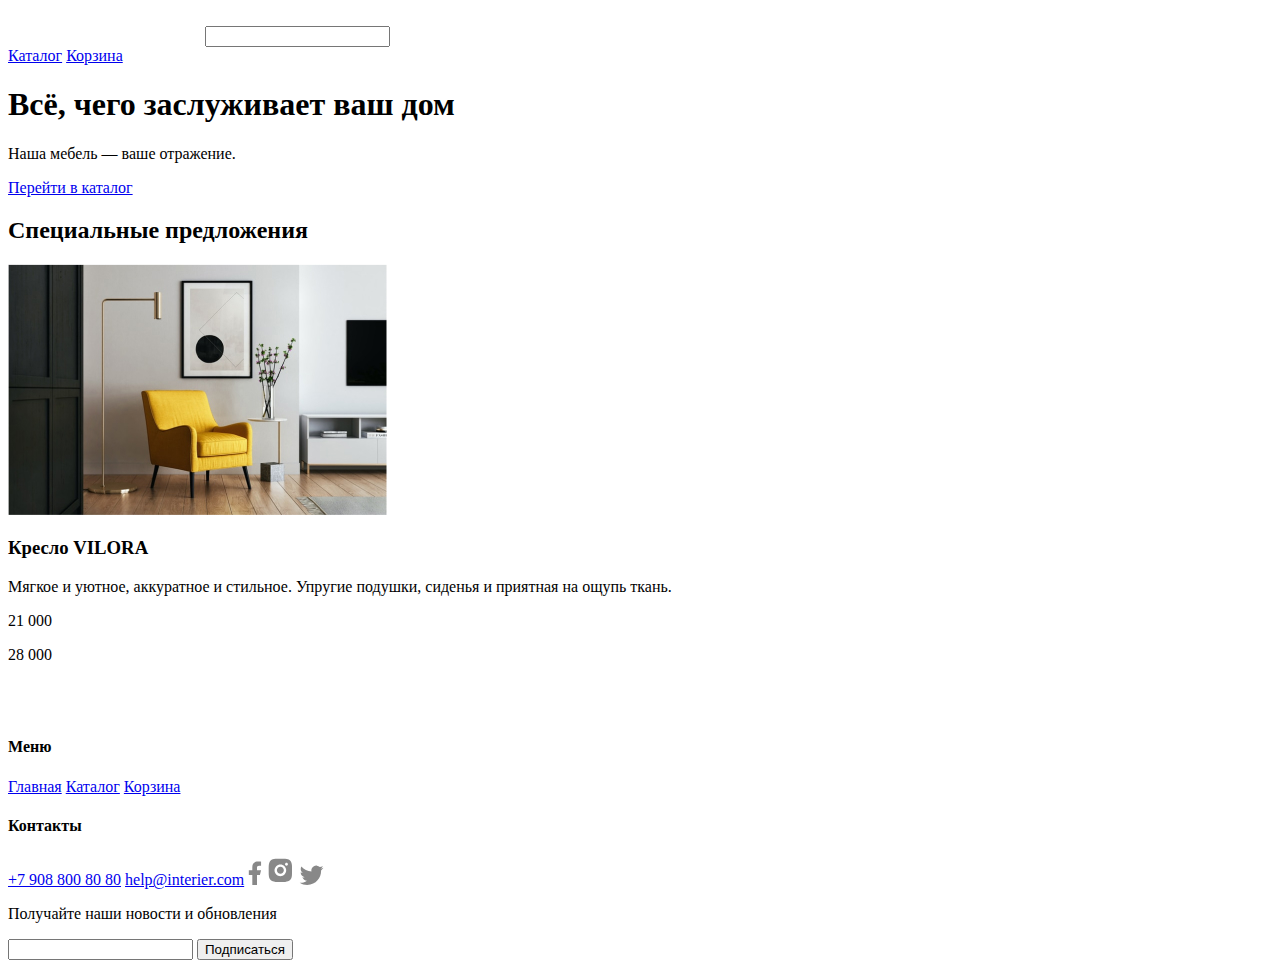
==== index.html @ 9d6b0bb4 "upd" ====
<!DOCTYPE html>
<html lang="ru">
  <head>
    <meta charset="UTF-8" />
    <meta name="viewport" content="width=device-width, initial-scale=1.0" />
    <title>Online shop</title>
  </head>
  <body>
    <header>
      <img src="img/logo.svg" alt="logo" />
      <input type="text" />
      <nav>
        <a href="#">Каталог</a>
        <a href="#">Корзина</a>
      </nav>
    </header>
    <section>
      <h1>Всё, чего заслуживает ваш дом</h1>
      <p>Наша мебель — ваше отражение.</p>
      <a href="catalog.html">Перейти в каталог</a>
    </section>
    <section>
      <h2>Специальные предложения</h2>
      <img src="img/product1.jpg" alt="" />
      <h3>Кресло VILORA</h3>
      <p>Мягкое и уютное, аккуратное и стильное. Упругие подушки, сиденья и
        приятная на ощупь ткань.</p>
      <p>21 000</p>
      <p>28 000</p>
    </section>
    <footer>
      <img src="img/logo.svg" alt="logo" />
      <h4>Меню</h4>
      <a href="#">Главная</a>
      <a href="#">Каталог</a>
      <a href="#">Корзина</a>
      <h4>Контакты</h4>
      <a href="#">+7 908 800 80 80</a>
      <a href="#">help@interier.com</a>
      <a href="#"><img src="img/facebook.svg" alt="facebook"></a>
      <a href="#"><img src="img/inst.svg" alt="inst"></a>
      <a href="#"><img src="img/twitter.svg" alt="twitter"></a>
      <form action="#">
        <p>Получайте наши новости и обновления</p>
        <input type="email">
        <button>Подписаться</button>
      </form>
    </footer>
  </body>
</html>
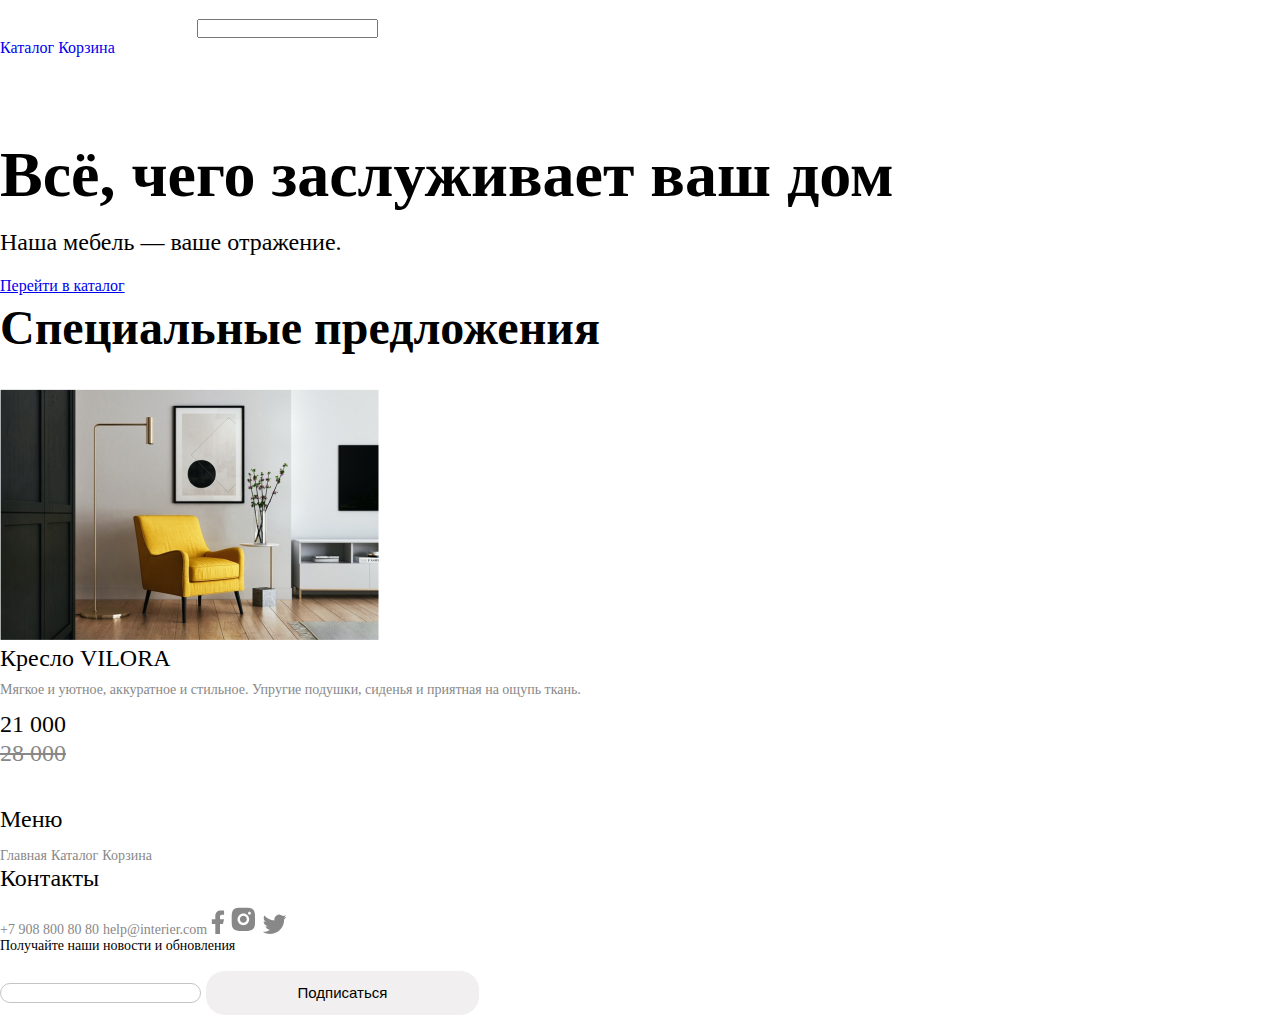
==== commit 927168ac: "added padding" ====
--- a/index.html
+++ b/index.html
@@ -3,47 +3,50 @@
   <head>
     <meta charset="UTF-8" />
     <meta name="viewport" content="width=device-width, initial-scale=1.0" />
-    <title>Online shop</title>
+    <title>Онлайн магазин</title>
+    <link rel="stylesheet" href="style.css" />
   </head>
   <body>
-    <header>
+    <header class="header">
       <img src="img/logo.svg" alt="logo" />
       <input type="text" />
       <nav>
-        <a href="#">Каталог</a>
-        <a href="#">Корзина</a>
+        <a class="nav__link" href="#">Каталог</a>
+        <a class="nav__link" href="#">Корзина</a>
       </nav>
     </header>
     <section>
-      <h1>Всё, чего заслуживает ваш дом</h1>
-      <p>Наша мебель — ваше отражение.</p>
-      <a href="catalog.html">Перейти в каталог</a>
+      <h1 class="title">Всё, чего заслуживает ваш дом</h1>
+      <p class="subtitle">Наша мебель — ваше отражение.</p>
+      <a class="link-next" href="catalog.html">Перейти в каталог</a>
     </section>
     <section>
-      <h2>Специальные предложения</h2>
+      <h2 class="special-offers">Специальные предложения</h2>
       <img src="img/product1.jpg" alt="" />
-      <h3>Кресло VILORA</h3>
-      <p>Мягкое и уютное, аккуратное и стильное. Упругие подушки, сиденья и
+      <h3 class="product-name">Кресло VILORA</h3>
+      <p class="product-description">
+        Мягкое и уютное, аккуратное и стильное. Упругие подушки, сиденья и
         приятная на ощупь ткань.</p>
-      <p>21 000</p>
-      <p>28 000</p>
+      <p class="product-price">21 000</p>
+      <p class="product-old-price">28 000</p>
     </section>
     <footer>
       <img src="img/logo.svg" alt="logo" />
-      <h4>Меню</h4>
-      <a href="#">Главная</a>
-      <a href="#">Каталог</a>
-      <a href="#">Корзина</a>
-      <h4>Контакты</h4>
-      <a href="#">+7 908 800 80 80</a>
-      <a href="#">help@interier.com</a>
-      <a href="#"><img src="img/facebook.svg" alt="facebook"></a>
-      <a href="#"><img src="img/inst.svg" alt="inst"></a>
-      <a href="#"><img src="img/twitter.svg" alt="twitter"></a>
-      <form action="#">
-        <p>Получайте наши новости и обновления</p>
-        <input type="email">
-        <button>Подписаться</button>
+      <h4 class="footer__menu">Меню</h4>
+      <a class="footer__link" href="#">Главная</a>
+      <a class="footer__link" href="#">Каталог</a>
+      <a class="footer__link" href="#">Корзина</a>
+      <h4 class="footer__contacts">Контакты</h4>
+      <a class="footer__link" href="#">+7 908 800 80 80</a>
+      <a class="footer__link" href="#">help@interier.com</a>
+      <a href="#"><img src="img/facebook.svg" alt="facebook"
+      /></a>
+      <a href="#"><img src="img/inst.svg" alt="inst" /></a>
+      <a href="#"><img src="img/twitter.svg" alt="twitter"/></a>
+      <form class="newsletter" action="#">
+        <p class="newsletter__text">Получайте наши новости и обновления</p>
+        <input class="newsletter__input" type="email" />
+        <button class="newsletter__btn-subscribe">Подписаться</button>
       </form>
     </footer>
   </body>
--- a/style.css
+++ b/style.css
@@ -0,0 +1,124 @@
+*{
+    margin: 0;
+    padding: 0;
+}
+
+.header{
+    height: 76px;
+}
+
+.nav__link {
+  font-size: 16px;
+  line-height: 20px;
+  text-decoration: none;
+}
+
+.nav__link:hover,
+.footer__link:hover{
+    text-decoration: underline;
+}
+
+.title {
+  font-weight: 600;
+  font-size: 64px;
+  line-height: 70px;
+  margin-top: 64px;
+  margin-bottom: 16px;
+}
+
+.subtitle {
+  font-size: 24px;
+  line-height: 32px;
+  padding-bottom: 16px;
+}
+
+.link-next {
+  font-size: 16px;
+  line-height: 24px;
+}
+
+.special-offers {
+  font-weight: 600;
+  font-size: 48px;
+  line-height: 59px;
+  color: #000000;
+  margin-bottom: 32px;
+}
+
+.product-name {
+  font-weight: 500;
+  font-size: 24px;
+  line-height: 29px;
+  color: #000000;
+  padding-bottom: 8px;
+}
+
+.product-description {
+  font-size: 14px;
+  line-height: 17px;
+  color: #888888;
+  padding-bottom: 12px;
+}
+
+.product-price {
+  font-weight: 500;
+  font-size: 24px;
+  line-height: 29px;
+  color: #050505;
+}
+
+.product-old-price {
+  font-weight: 500;
+  font-size: 24px;
+  line-height: 29px;
+  text-decoration-line: line-through;
+  color: #888888;
+}
+
+.footer__menu,
+.footer__contacts {
+  font-weight: 500;
+  font-size: 24px;
+  line-height: 29px;
+  color: #000000;
+  padding-bottom: 12px;
+}
+
+.footer__link {
+  font-weight: 500;
+  font-size: 14px;
+  line-height: 17px;
+  color: #888888;
+  text-decoration: none;
+}
+
+.newsletter__text {
+  font-size: 14px;
+  line-height: 16px;
+  color: #000000;
+  padding-bottom: 16px;
+}
+
+.newsletter__input {
+  background: #ffffff;
+  border: 1px solid #c4c4c4;
+  box-sizing: border-box;
+  border-radius: 20px;
+  font-style: normal;
+  font-weight: normal;
+  font-size: 15px;
+  line-height: 18px;
+  color: #c4c4c4;
+}
+
+.newsletter__btn-subscribe {
+  background: rgba(222, 215, 215, 0.41);
+  border: 1px solid #ffffff;
+  box-sizing: border-box;
+  border-radius: 20px;
+  width: 275px;
+  height: 46px;
+  font-size: 15px;
+  line-height: 18px;
+  color: #000000;
+}
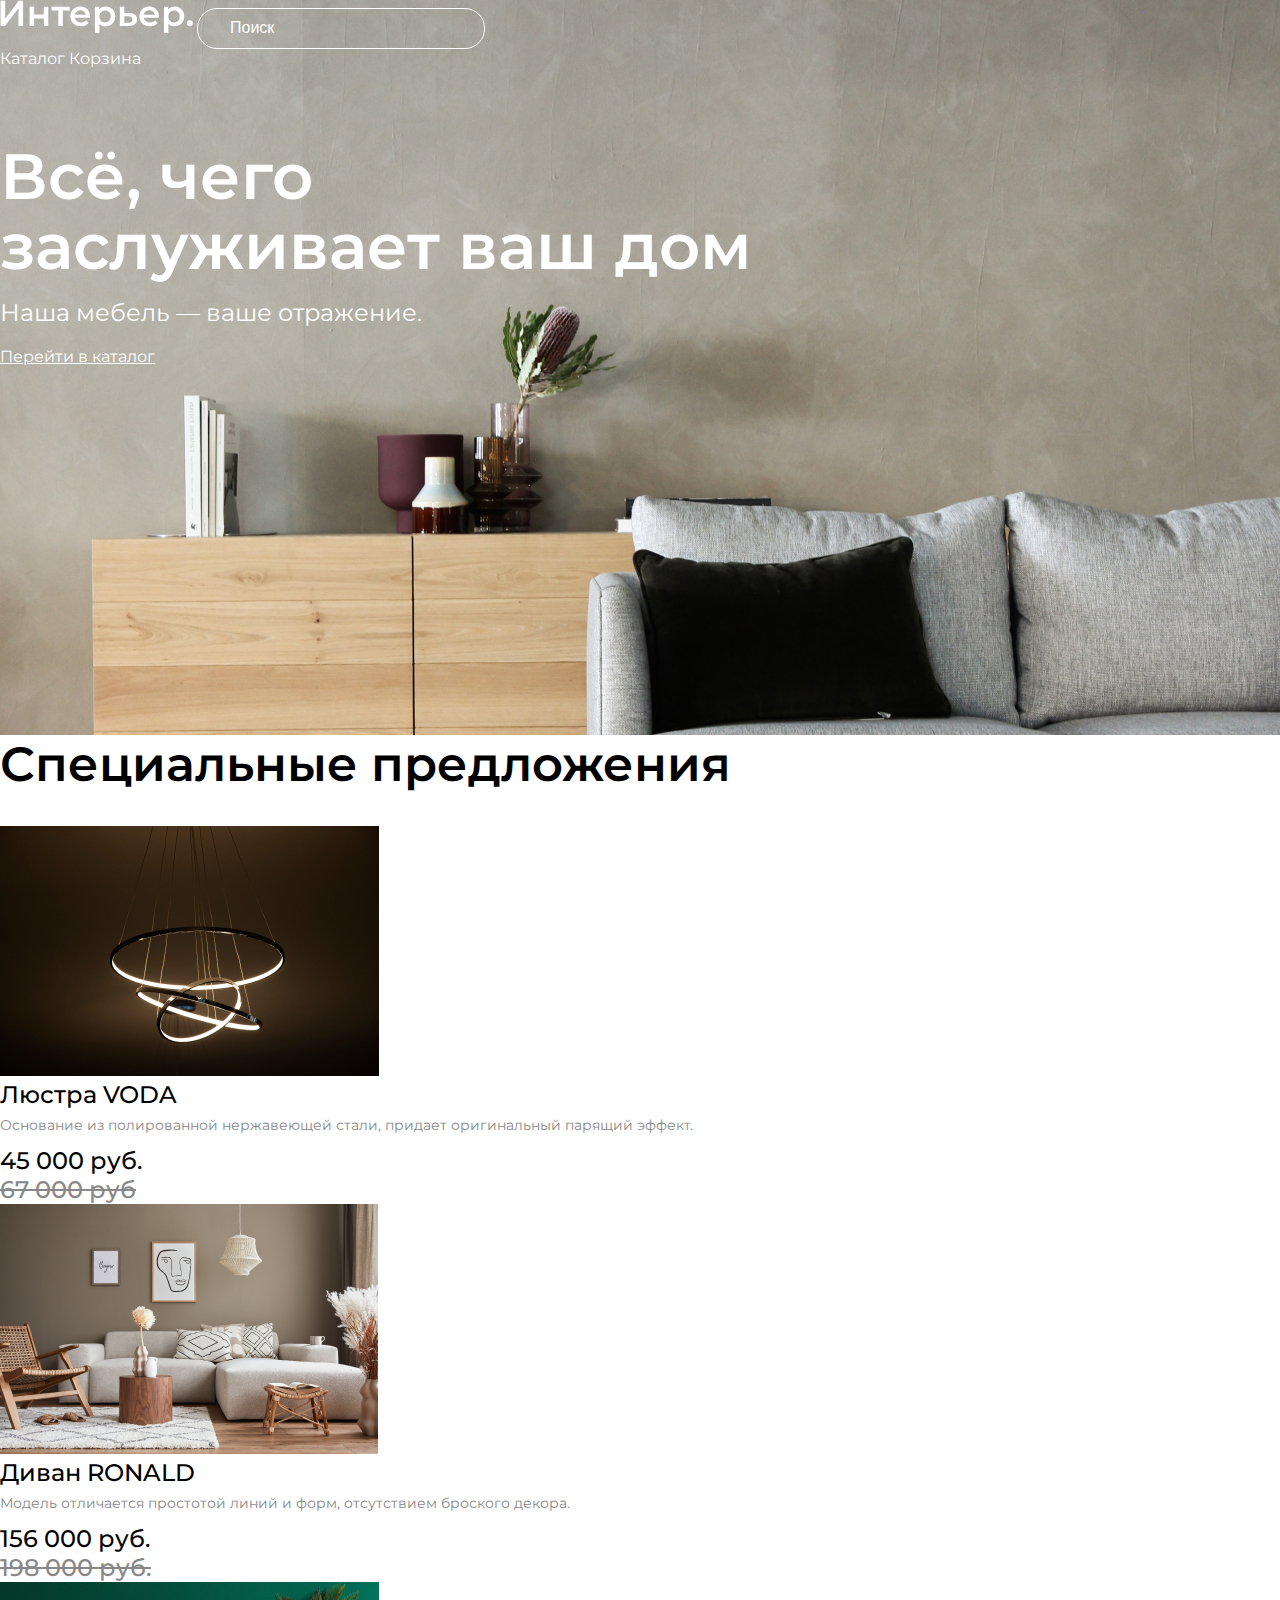
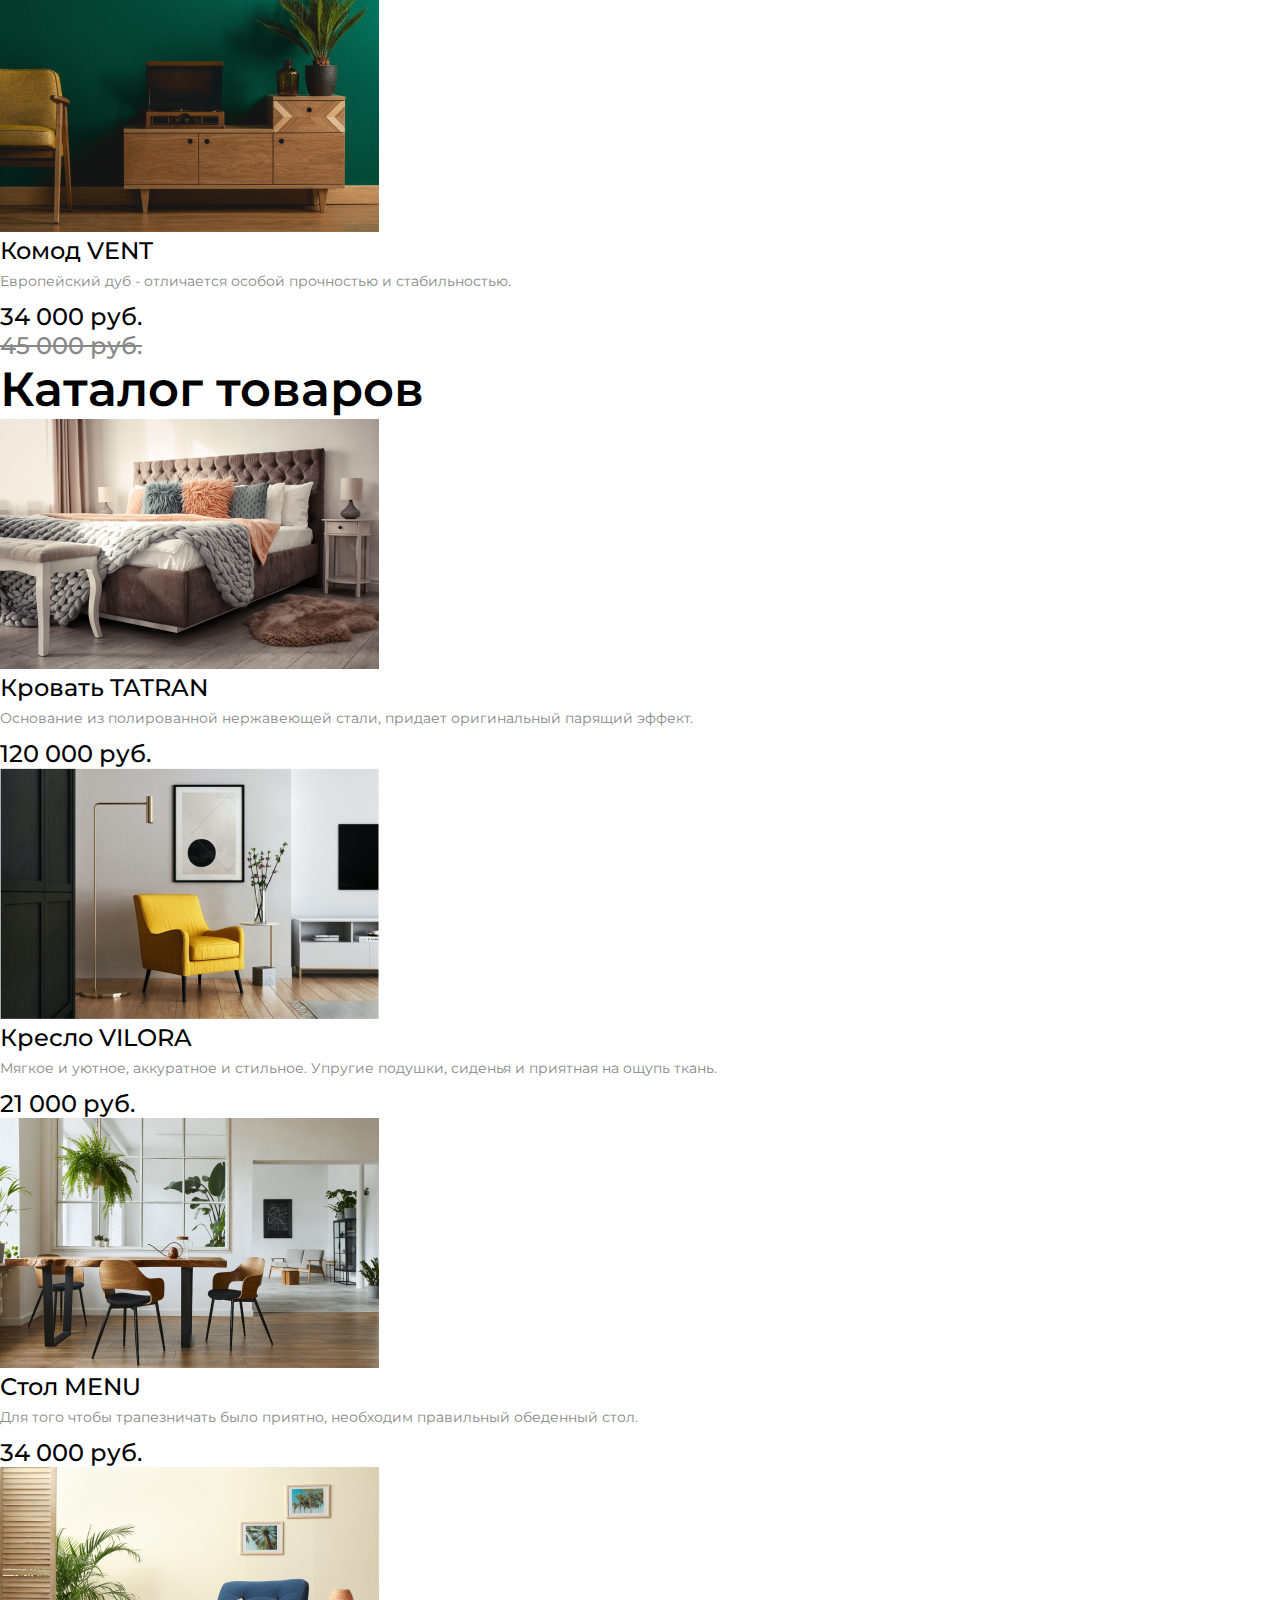
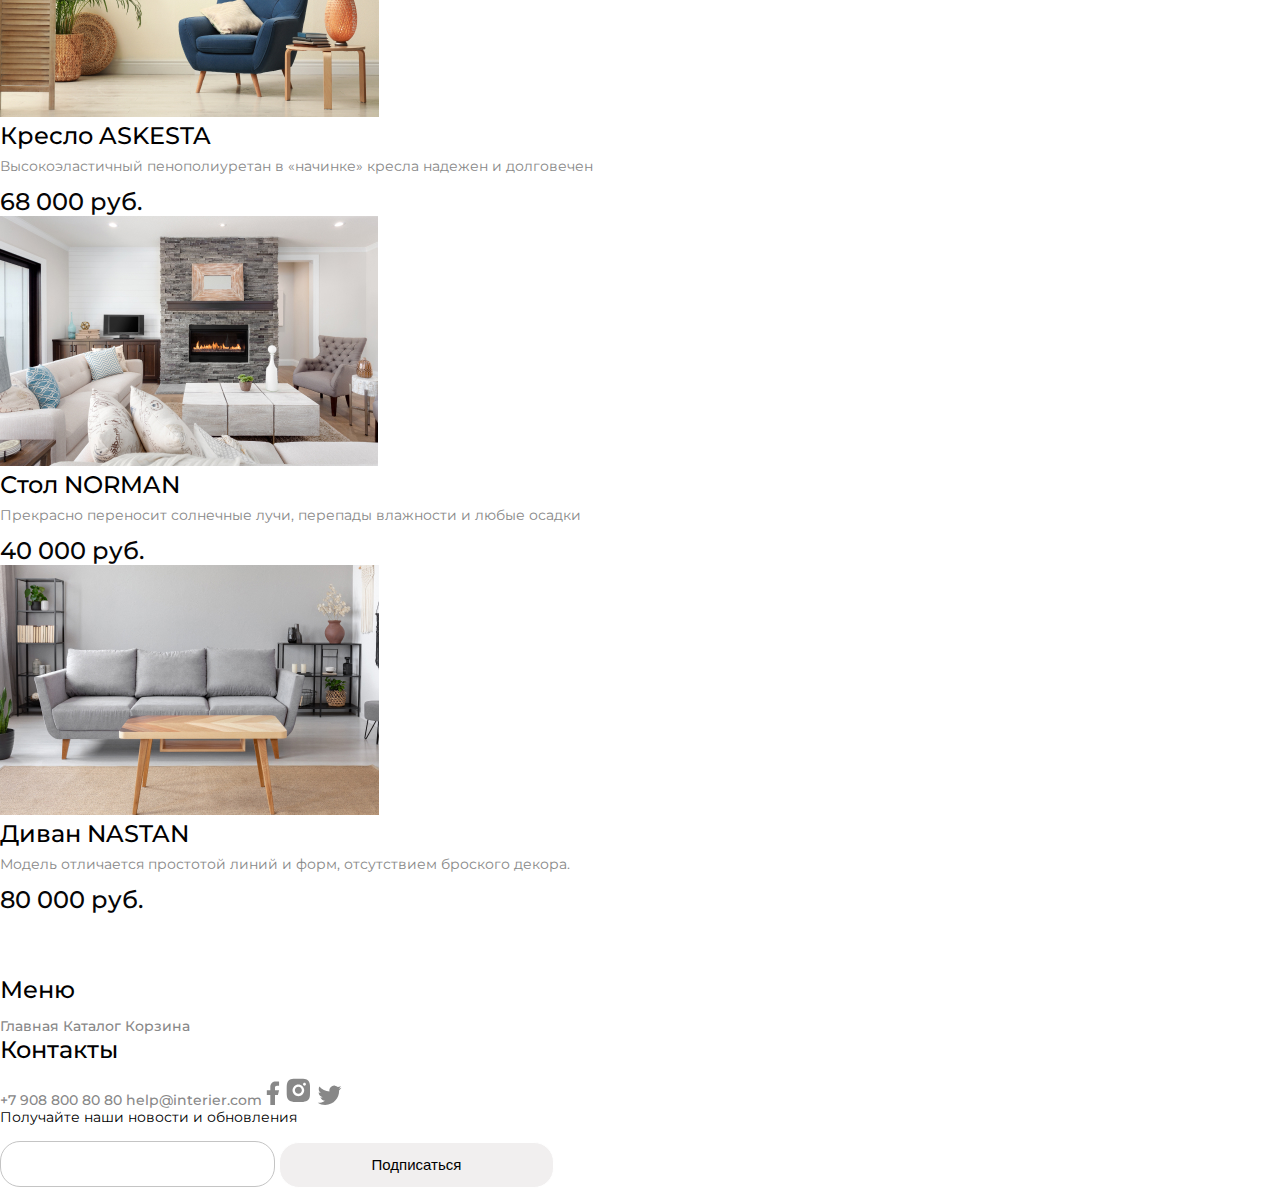
==== commit 1cd6c452: "added content" ====
--- a/index.html
+++ b/index.html
@@ -4,31 +4,113 @@
     <meta charset="UTF-8" />
     <meta name="viewport" content="width=device-width, initial-scale=1.0" />
     <title>Онлайн магазин</title>
+    <link rel="preconnect" href="https://fonts.googleapis.com" />
+    <link rel="preconnect" href="https://fonts.gstatic.com" crossorigin />
+    <link
+      href="https://fonts.googleapis.com/css2?family=Montserrat:wght@400,500,600&display=swap"
+      rel="stylesheet"
+    />
     <link rel="stylesheet" href="style.css" />
   </head>
   <body>
-    <header class="header">
-      <img src="img/logo.svg" alt="logo" />
-      <input type="text" />
-      <nav>
-        <a class="nav__link" href="#">Каталог</a>
-        <a class="nav__link" href="#">Корзина</a>
-      </nav>
-    </header>
-    <section>
-      <h1 class="title">Всё, чего заслуживает ваш дом</h1>
-      <p class="subtitle">Наша мебель — ваше отражение.</p>
+    <div class="main">
+      <header class="main__header">
+        <a class="logo" href="index.html"><img src="img/logo.svg" alt="logo" /></a>
+        <input class="header__input" type="text" placeholder="Поиск" />
+        <nav class="main__nav">
+          <a class="nav__link" href="#">Каталог</a>
+          <a class="nav__link" href="#">Корзина</a>
+        </nav>
+      </header>
+      <section class="main__content">
+        <h1 class="title">Всё, чего <br/> заслуживает ваш дом</h1>
+        <p class="subtitle">Наша мебель — ваше отражение.</p>
+        <a class="link-next" href="catalog.html">Перейти в каталог</a>
+      </section>
+    </div>
+
+    <section class="special-offers">
+      <h2 class="special-offers__title">Специальные предложения</h2>
+      <div class="special-offers__item">
+        <img src="img/product/voda.jpg" alt="Люстра VODA" />
+        <h3 class="product-name">Люстра VODA</h3>
+        <p class="product-description">
+          Основание из полированной нержавеющей стали, придает оригинальный парящий эффект.
+        </p>
+        <p class="product-price">45 000 руб.</p>
+        <p class="product-old-price">67 000 руб</p>
+      </div>
+      <div class="special-offers__item">
+        <img src="img/product/ronald.jpg" alt="Диван RONALD" />
+        <h3 class="product-name">Диван RONALD</h3>
+        <p class="product-description">
+          Модель отличается простотой линий и форм, отсутствием броского декора.
+        </p>
+        <p class="product-price">156 000 руб.</p>
+        <p class="product-old-price">198 000 руб.</p>
+      </div>
+      <div class="special-offers__item">
+        <img src="img/product/vent.jpg" alt="Комод VENT" />
+        <h3 class="product-name">Комод VENT</h3>
+        <p class="product-description">
+          Европейский дуб - отличается особой прочностью и стабильностью.
+        </p>
+        <p class="product-price">34 000 руб.</p>
+        <p class="product-old-price">45 000 руб.</p>
+      </div>
+    </section>
+    <section class="catalog">
+      <h2 class="catalog__title">Каталог товаров</h2>
+      <div class="product__item">
+        <img src="img/product/tatran.jpg" alt="Кровать TATRAN" />
+        <h3 class="product-name">Кровать TATRAN</h3>
+        <p class="product-description">
+          Основание из полированной нержавеющей стали, придает оригинальный парящий эффект.
+        </p>
+        <p class="product-price">120 000 руб.</p>
+      </div>
+      <div class="product__item">
+        <img src="img/product/vilora.jpg" alt="Кресло VILORA" />
+        <h3 class="product-name">Кресло VILORA</h3>
+        <p class="product-description">
+          Мягкое и уютное, аккуратное и стильное. Упругие подушки, сиденья и
+          приятная на ощупь ткань.
+        </p>
+        <p class="product-price">21 000 руб.</p>
+      </div>
+      <div class="product__item">
+        <img src="img/product/menu.jpg" alt="Стол MENU" />
+        <h3 class="product-name">Стол MENU</h3>
+        <p class="product-description">
+          Для того чтобы трапезничать было приятно, необходим правильный обеденный стол.
+        </p>
+        <p class="product-price">34 000 руб.</p>
+      </div>
+      <div class="product__item">
+        <img src="img/product/askesta.jpg" alt="Кресло ASKESTA" />
+        <h3 class="product-name">Кресло ASKESTA</h3>
+        <p class="product-description">
+          Высокоэластичный пенополиуретан в «начинке» кресла надежен и долговечен
+        </p>
+        <p class="product-price">68 000 руб.</p>
+      </div>
+      <div class="product__item">
+        <img src="img/product/norman.jpg" alt="Стол NORMAN" />
+        <h3 class="product-name">Стол NORMAN</h3>
+        <p class="product-description">
+          Прекрасно переносит солнечные лучи, перепады влажности и любые осадки
+        </p>
+        <p class="product-price">40 000 руб.</p>
+      </div>
+      <div class="product__item">
+        <img src="img/product/nastan.jpg" alt="Диван NASTAN" />
+        <h3 class="product-name">Диван NASTAN</h3>
+        <p class="product-description">
+          Модель отличается простотой линий и форм, отсутствием броского декора. 
+        </p>
+        <p class="product-price">80 000 руб.</p>
+      </div>
       <a class="link-next" href="catalog.html">Перейти в каталог</a>
-    </section>
-    <section>
-      <h2 class="special-offers">Специальные предложения</h2>
-      <img src="img/product1.jpg" alt="" />
-      <h3 class="product-name">Кресло VILORA</h3>
-      <p class="product-description">
-        Мягкое и уютное, аккуратное и стильное. Упругие подушки, сиденья и
-        приятная на ощупь ткань.</p>
-      <p class="product-price">21 000</p>
-      <p class="product-old-price">28 000</p>
     </section>
     <footer>
       <img src="img/logo.svg" alt="logo" />
@@ -39,10 +121,9 @@
       <h4 class="footer__contacts">Контакты</h4>
       <a class="footer__link" href="#">+7 908 800 80 80</a>
       <a class="footer__link" href="#">help@interier.com</a>
-      <a href="#"><img src="img/facebook.svg" alt="facebook"
-      /></a>
+      <a href="#"><img src="img/facebook.svg" alt="facebook" /></a>
       <a href="#"><img src="img/inst.svg" alt="inst" /></a>
-      <a href="#"><img src="img/twitter.svg" alt="twitter"/></a>
+      <a href="#"><img src="img/twitter.svg" alt="twitter" /></a>
       <form class="newsletter" action="#">
         <p class="newsletter__text">Получайте наши новости и обновления</p>
         <input class="newsletter__input" type="email" />
--- a/style.css
+++ b/style.css
@@ -3,14 +3,53 @@
     padding: 0;
 }
 
-.header{
-    height: 76px;
+body{
+  font-family: "Montserrat", sans-serif;
+}
+
+a {
+  text-decoration: none;
+}
+
+/* Main */
+
+.main{
+  height: 735px;
+  background-image: url(img/topbackg.jpg);
+  background-repeat: no-repeat;
+  background-position: center;
+  background-size: cover;
+}
+
+.main__header{
+    height: 77px;
+}
+
+.header__input{
+  width: 288px;
+  height: 41px;
+  border: 1px solid #FFFFFF;
+  border-radius: 20px;
+  background-color: transparent;
+  outline: none;
+  font-style: normal;
+  font-weight: 400;
+  font-size: 16px;
+  line-height: 20px;
+  color: #FFFFFF;
+  padding-left: 32px;
+  padding-right: 32px;
+  box-sizing: border-box;
+}
+
+.header__input::placeholder{
+  color: #FFFFFF;
 }
 
 .nav__link {
   font-size: 16px;
   line-height: 20px;
-  text-decoration: none;
+  color: #FFFFFF;
 }
 
 .nav__link:hover,
@@ -24,20 +63,27 @@
   line-height: 70px;
   margin-top: 64px;
   margin-bottom: 16px;
+  color: #FFFFFF;
+  width: 790px;
 }
 
 .subtitle {
   font-size: 24px;
   line-height: 32px;
   padding-bottom: 16px;
+  color: #FFFFFF;
 }
 
 .link-next {
   font-size: 16px;
   line-height: 24px;
+  text-decoration: underline;
+  color: #FFFFFF;
 }
 
-.special-offers {
+/* Special offers */
+
+.special-offers__title {
   font-weight: 600;
   font-size: 48px;
   line-height: 59px;
@@ -75,6 +121,17 @@
   color: #888888;
 }
 
+/* Catalog */
+
+.catalog__title{
+  font-weight: 600;
+  font-size: 48px;
+  line-height: 59px;
+  color: #000000;
+}
+
+/* Footer */
+
 .footer__menu,
 .footer__contacts {
   font-weight: 500;
@@ -106,9 +163,12 @@
   border-radius: 20px;
   font-style: normal;
   font-weight: normal;
+  height: 46px;
+  width: 275px;
   font-size: 15px;
   line-height: 18px;
   color: #c4c4c4;
+  outline: none;
 }
 
 .newsletter__btn-subscribe {
@@ -121,4 +181,5 @@
   font-size: 15px;
   line-height: 18px;
   color: #000000;
+  
 }
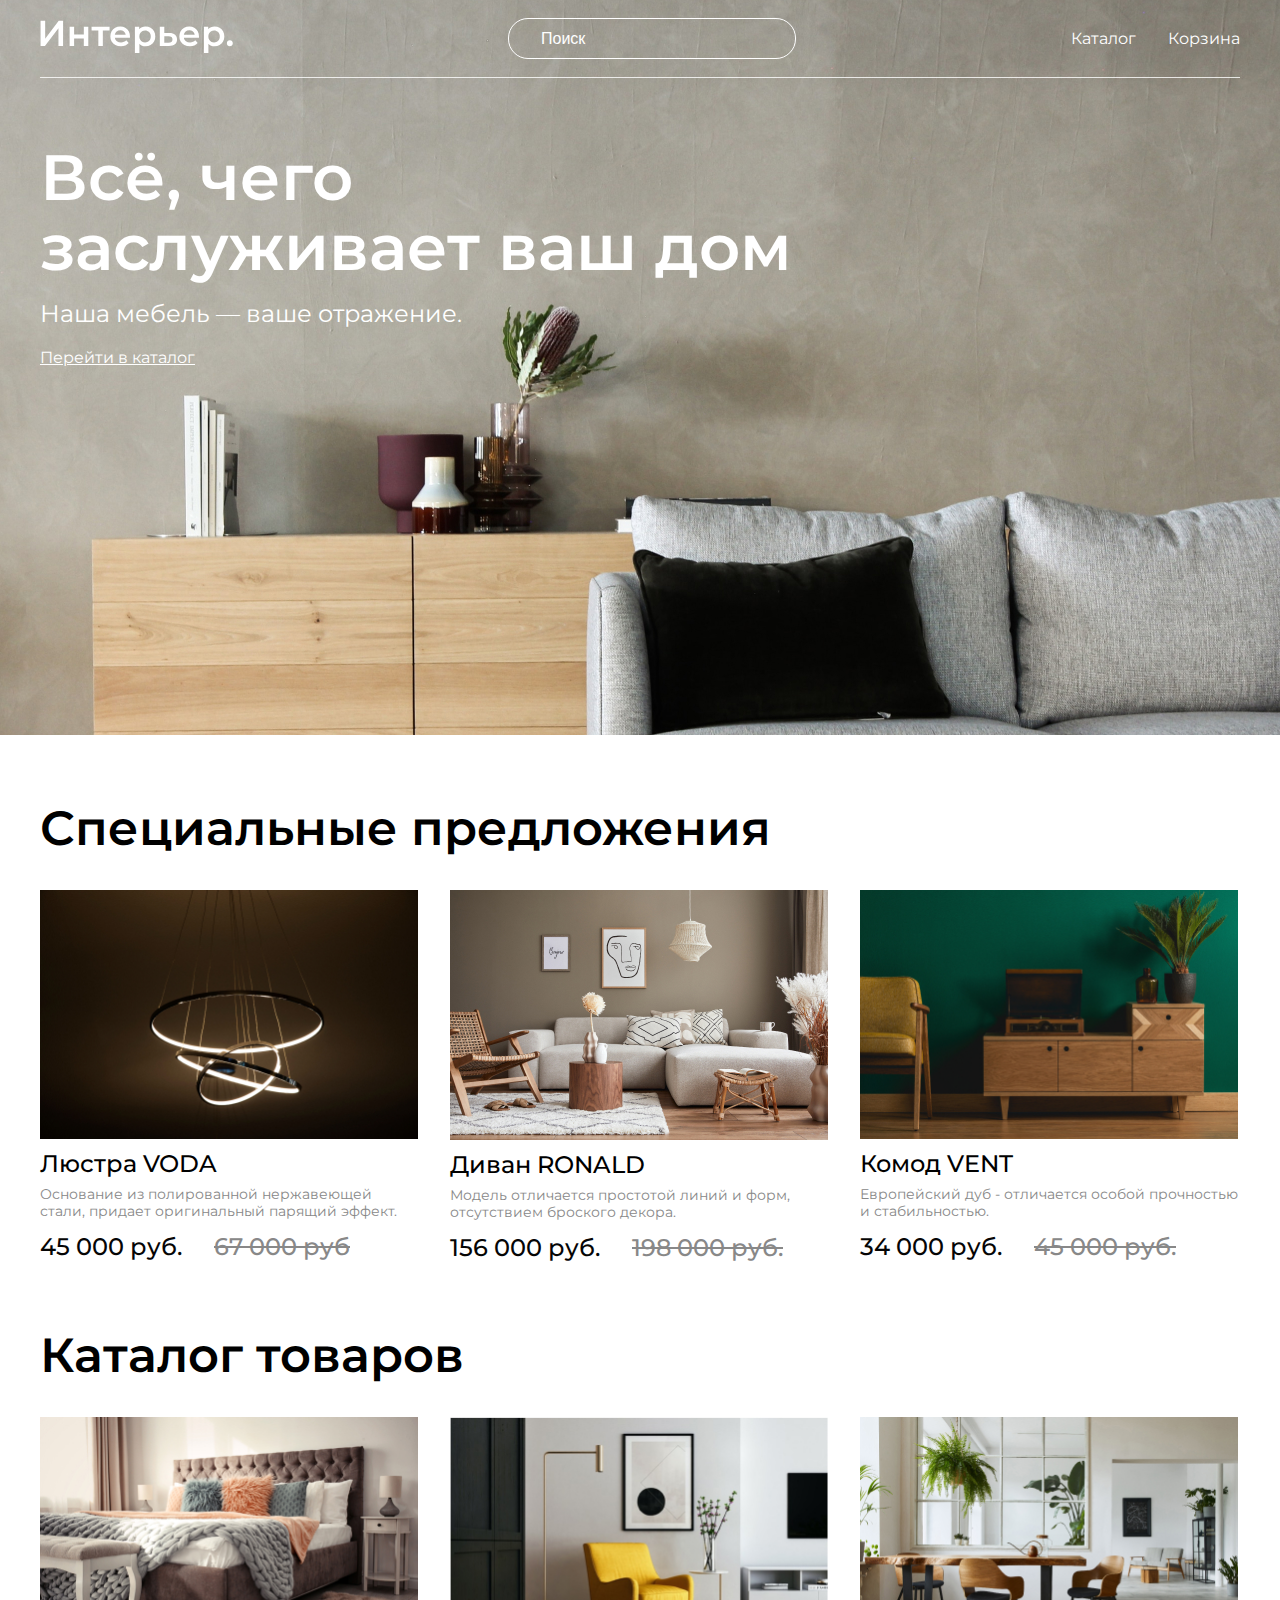
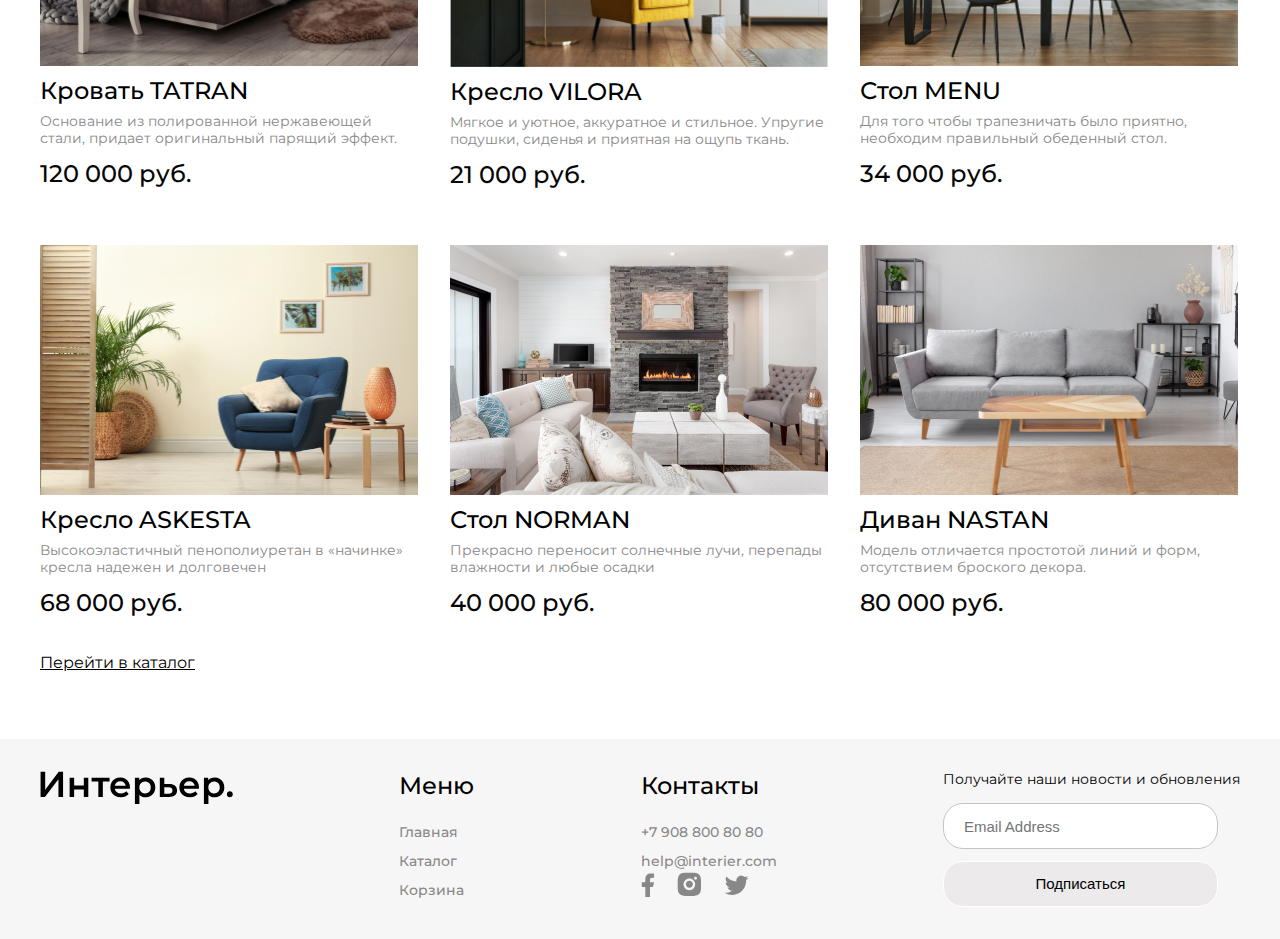
==== commit 28653b2d: "added position flexbox" ====
--- a/index.html
+++ b/index.html
@@ -13,9 +13,11 @@
     <link rel="stylesheet" href="style.css" />
   </head>
   <body>
-    <div class="main">
+    <div class="main center">
       <header class="main__header">
-        <a class="logo" href="index.html"><img src="img/logo.svg" alt="logo" /></a>
+        <a class="logo" href="index.html"
+          ><img src="img/logo.svg" alt="logo"
+        /></a>
         <input class="header__input" type="text" placeholder="Поиск" />
         <nav class="main__nav">
           <a class="nav__link" href="#">Каталог</a>
@@ -23,112 +25,181 @@
         </nav>
       </header>
       <section class="main__content">
-        <h1 class="title">Всё, чего <br/> заслуживает ваш дом</h1>
+        <h1 class="title">
+          Всё, чего <br />
+          заслуживает ваш дом
+        </h1>
         <p class="subtitle">Наша мебель — ваше отражение.</p>
         <a class="link-next" href="catalog.html">Перейти в каталог</a>
       </section>
     </div>
 
-    <section class="special-offers">
+    <section class="special-offers center">
       <h2 class="special-offers__title">Специальные предложения</h2>
-      <div class="special-offers__item">
-        <img src="img/product/voda.jpg" alt="Люстра VODA" />
-        <h3 class="product-name">Люстра VODA</h3>
-        <p class="product-description">
-          Основание из полированной нержавеющей стали, придает оригинальный парящий эффект.
-        </p>
-        <p class="product-price">45 000 руб.</p>
-        <p class="product-old-price">67 000 руб</p>
-      </div>
-      <div class="special-offers__item">
-        <img src="img/product/ronald.jpg" alt="Диван RONALD" />
-        <h3 class="product-name">Диван RONALD</h3>
-        <p class="product-description">
-          Модель отличается простотой линий и форм, отсутствием броского декора.
-        </p>
-        <p class="product-price">156 000 руб.</p>
-        <p class="product-old-price">198 000 руб.</p>
-      </div>
-      <div class="special-offers__item">
-        <img src="img/product/vent.jpg" alt="Комод VENT" />
-        <h3 class="product-name">Комод VENT</h3>
-        <p class="product-description">
-          Европейский дуб - отличается особой прочностью и стабильностью.
-        </p>
-        <p class="product-price">34 000 руб.</p>
-        <p class="product-old-price">45 000 руб.</p>
+      <div class="product__content">
+        <div class="special-offers__item">
+          <img
+            class="product__img"
+            src="img/product/voda.jpg"
+            alt="Люстра VODA"
+          />
+          <h3 class="product-name">Люстра VODA</h3>
+          <p class="product-description">
+            Основание из полированной нержавеющей стали, придает оригинальный
+            парящий эффект.
+          </p>
+          <div class="product__price-box">
+            <p class="product-price">45 000 руб.</p>
+            <p class="product-old-price">67 000 руб</p>
+          </div>
+        </div>
+        <div class="special-offers__item">
+          <img
+            class="product__img"
+            src="img/product/ronald.jpg"
+            alt="Диван RONALD"
+          />
+          <h3 class="product-name">Диван RONALD</h3>
+          <p class="product-description">
+            Модель отличается простотой линий и форм, отсутствием броского
+            декора.
+          </p>
+          <div class="product__price-box">
+            <p class="product-price">156 000 руб.</p>
+            <p class="product-old-price">198 000 руб.</p>
+          </div>
+        </div>
+        <div class="special-offers__item">
+          <img
+            class="product__img"
+            src="img/product/vent.jpg"
+            alt="Комод VENT"
+          />
+          <h3 class="product-name">Комод VENT</h3>
+          <p class="product-description">
+            Европейский дуб - отличается особой прочностью и стабильностью.
+          </p>
+          <div class="product__price-box">
+            <p class="product-price">34 000 руб.</p>
+            <p class="product-old-price">45 000 руб.</p>
+          </div>
+        </div>
       </div>
     </section>
-    <section class="catalog">
+    <section class="catalog center">
       <h2 class="catalog__title">Каталог товаров</h2>
-      <div class="product__item">
-        <img src="img/product/tatran.jpg" alt="Кровать TATRAN" />
-        <h3 class="product-name">Кровать TATRAN</h3>
-        <p class="product-description">
-          Основание из полированной нержавеющей стали, придает оригинальный парящий эффект.
-        </p>
-        <p class="product-price">120 000 руб.</p>
-      </div>
-      <div class="product__item">
-        <img src="img/product/vilora.jpg" alt="Кресло VILORA" />
-        <h3 class="product-name">Кресло VILORA</h3>
-        <p class="product-description">
-          Мягкое и уютное, аккуратное и стильное. Упругие подушки, сиденья и
-          приятная на ощупь ткань.
-        </p>
-        <p class="product-price">21 000 руб.</p>
-      </div>
-      <div class="product__item">
-        <img src="img/product/menu.jpg" alt="Стол MENU" />
-        <h3 class="product-name">Стол MENU</h3>
-        <p class="product-description">
-          Для того чтобы трапезничать было приятно, необходим правильный обеденный стол.
-        </p>
-        <p class="product-price">34 000 руб.</p>
-      </div>
-      <div class="product__item">
-        <img src="img/product/askesta.jpg" alt="Кресло ASKESTA" />
-        <h3 class="product-name">Кресло ASKESTA</h3>
-        <p class="product-description">
-          Высокоэластичный пенополиуретан в «начинке» кресла надежен и долговечен
-        </p>
-        <p class="product-price">68 000 руб.</p>
-      </div>
-      <div class="product__item">
-        <img src="img/product/norman.jpg" alt="Стол NORMAN" />
-        <h3 class="product-name">Стол NORMAN</h3>
-        <p class="product-description">
-          Прекрасно переносит солнечные лучи, перепады влажности и любые осадки
-        </p>
-        <p class="product-price">40 000 руб.</p>
-      </div>
-      <div class="product__item">
-        <img src="img/product/nastan.jpg" alt="Диван NASTAN" />
-        <h3 class="product-name">Диван NASTAN</h3>
-        <p class="product-description">
-          Модель отличается простотой линий и форм, отсутствием броского декора. 
-        </p>
-        <p class="product-price">80 000 руб.</p>
-      </div>
-      <a class="link-next" href="catalog.html">Перейти в каталог</a>
+      <div class="product__content">
+        <div class="product__item">
+          <img
+            class="product__img"
+            src="img/product/tatran.jpg"
+            alt="Кровать TATRAN"
+          />
+          <h3 class="product-name">Кровать TATRAN</h3>
+          <p class="product-description">
+            Основание из полированной нержавеющей стали, придает оригинальный
+            парящий эффект.
+          </p>
+          <p class="product-price">120 000 руб.</p>
+        </div>
+        <div class="product__item">
+          <img
+            class="product__img"
+            src="img/product/vilora.jpg"
+            alt="Кресло VILORA"
+          />
+          <h3 class="product-name">Кресло VILORA</h3>
+          <p class="product-description">
+            Мягкое и уютное, аккуратное и стильное. Упругие подушки, сиденья и
+            приятная на ощупь ткань.
+          </p>
+          <p class="product-price">21 000 руб.</p>
+        </div>
+        <div class="product__item">
+          <img
+            class="product__img"
+            src="img/product/menu.jpg"
+            alt="Стол MENU"
+          />
+          <h3 class="product-name">Стол MENU</h3>
+          <p class="product-description">
+            Для того чтобы трапезничать было приятно, необходим правильный
+            обеденный стол.
+          </p>
+          <p class="product-price">34 000 руб.</p>
+        </div>
+        <div class="product__item">
+          <img
+            class="product__img"
+            src="img/product/askesta.jpg"
+            alt="Кресло ASKESTA"
+          />
+          <h3 class="product-name">Кресло ASKESTA</h3>
+          <p class="product-description">
+            Высокоэластичный пенополиуретан в «начинке» кресла надежен и
+            долговечен
+          </p>
+          <p class="product-price">68 000 руб.</p>
+        </div>
+        <div class="product__item">
+          <img
+            class="product__img"
+            src="img/product/norman.jpg"
+            alt="Стол NORMAN"
+          />
+          <h3 class="product-name">Стол NORMAN</h3>
+          <p class="product-description">
+            Прекрасно переносит солнечные лучи, перепады влажности и любые
+            осадки
+          </p>
+          <p class="product-price">40 000 руб.</p>
+        </div>
+        <div class="product__item">
+          <img
+            class="product__img"
+            src="img/product/nastan.jpg"
+            alt="Диван NASTAN"
+          />
+          <h3 class="product-name">Диван NASTAN</h3>
+          <p class="product-description">
+            Модель отличается простотой линий и форм, отсутствием броского
+            декора.
+          </p>
+          <p class="product-price">80 000 руб.</p>
+        </div>
+      </div>
+      <div class="catalog__link-box">
+        <a class="catalog__link-next" href="catalog.html">Перейти в каталог</a>
+      </div>
     </section>
-    <footer>
-      <img src="img/logo.svg" alt="logo" />
-      <h4 class="footer__menu">Меню</h4>
+    <footer class="footer__content center">
+      <div>
+        <a href="index.html"><img src="img/logo.footer.svg" alt="logo" /></a>
+      </div>
+      <div class="footer__menu">
+        <h4 class="footer__title__menu">Меню</h4>
       <a class="footer__link" href="#">Главная</a>
       <a class="footer__link" href="#">Каталог</a>
       <a class="footer__link" href="#">Корзина</a>
-      <h4 class="footer__contacts">Контакты</h4>
-      <a class="footer__link" href="#">+7 908 800 80 80</a>
-      <a class="footer__link" href="#">help@interier.com</a>
-      <a href="#"><img src="img/facebook.svg" alt="facebook" /></a>
-      <a href="#"><img src="img/inst.svg" alt="inst" /></a>
-      <a href="#"><img src="img/twitter.svg" alt="twitter" /></a>
-      <form class="newsletter" action="#">
-        <p class="newsletter__text">Получайте наши новости и обновления</p>
-        <input class="newsletter__input" type="email" />
-        <button class="newsletter__btn-subscribe">Подписаться</button>
-      </form>
+      </div>
+      <div class="footer__contacts">
+        <h4 class="footer__title__contacts">Контакты</h4>
+        <a class="footer__link" href="#">+7 908 800 80 80</a>
+        <a class="footer__link" href="#">help@interier.com</a>
+        <div class="footer__icons">
+          <a href="#"><img src="img/facebook.svg" alt="facebook" /></a>
+          <a href="#"><img src="img/inst.svg" alt="inst" /></a>
+          <a href="#"><img src="img/twitter.svg" alt="twitter" /></a>
+        </div>
+      </div>
+      <div class="footer__form">
+        <form class="newsletter" action="#">
+          <p class="newsletter__text">Получайте наши новости и обновления</p>
+          <input class="newsletter__input" type="email" placeholder="Email Address"/>
+          <button class="newsletter__btn-subscribe">Подписаться</button>
+        </form>
+      </div>
+      
     </footer>
   </body>
 </html>
--- a/style.css
+++ b/style.css
@@ -1,9 +1,9 @@
-*{
-    margin: 0;
-    padding: 0;
-}
-
-body{
+* {
+  margin: 0;
+  padding: 0;
+}
+
+body {
   font-family: "Montserrat", sans-serif;
 }
 
@@ -11,9 +11,14 @@
   text-decoration: none;
 }
 
+.center {
+  padding-left: calc(50% - 600px);
+  padding-right: calc(50% - 600px);
+}
+
 /* Main */
 
-.main{
+.main {
   height: 735px;
   background-image: url(img/topbackg.jpg);
   background-repeat: no-repeat;
@@ -21,14 +26,18 @@
   background-size: cover;
 }
 
-.main__header{
-    height: 77px;
-}
-
-.header__input{
+.main__header {
+  height: 77px;
+  display: flex;
+  justify-content: space-between;
+  align-items: center;
+  border-bottom: 0.5px solid rgba(255, 255, 255, 0.8);
+}
+
+.header__input {
   width: 288px;
   height: 41px;
-  border: 1px solid #FFFFFF;
+  border: 1px solid #ffffff;
   border-radius: 20px;
   background-color: transparent;
   outline: none;
@@ -36,25 +45,30 @@
   font-weight: 400;
   font-size: 16px;
   line-height: 20px;
-  color: #FFFFFF;
+  color: #ffffff;
   padding-left: 32px;
   padding-right: 32px;
   box-sizing: border-box;
 }
 
-.header__input::placeholder{
-  color: #FFFFFF;
+.header__input::placeholder {
+  color: #ffffff;
+}
+
+.main__nav {
+  display: flex;
+  gap: 32px;
 }
 
 .nav__link {
   font-size: 16px;
   line-height: 20px;
-  color: #FFFFFF;
+  color: #ffffff;
 }
 
 .nav__link:hover,
-.footer__link:hover{
-    text-decoration: underline;
+.footer__link:hover {
+  text-decoration: underline;
 }
 
 .title {
@@ -63,7 +77,7 @@
   line-height: 70px;
   margin-top: 64px;
   margin-bottom: 16px;
-  color: #FFFFFF;
+  color: #ffffff;
   width: 790px;
 }
 
@@ -71,14 +85,14 @@
   font-size: 24px;
   line-height: 32px;
   padding-bottom: 16px;
-  color: #FFFFFF;
+  color: #ffffff;
 }
 
 .link-next {
   font-size: 16px;
   line-height: 24px;
   text-decoration: underline;
-  color: #FFFFFF;
+  color: #ffffff;
 }
 
 /* Special offers */
@@ -88,7 +102,25 @@
   font-size: 48px;
   line-height: 59px;
   color: #000000;
-  margin-bottom: 32px;
+  padding-top: 64px;
+}
+
+.product__content {
+  margin-top: 32px;
+  display: flex;
+  column-gap: 32px;
+  row-gap: 56px;
+  flex-wrap: wrap;
+}
+
+.special-offers__item {
+  width: 378px;
+  display: flex;
+  flex-direction: column;
+}
+
+.product__img {
+  width: 100%;
 }
 
 .product-name {
@@ -97,6 +129,7 @@
   line-height: 29px;
   color: #000000;
   padding-bottom: 8px;
+  margin-top: 10px;
 }
 
 .product-description {
@@ -106,6 +139,11 @@
   padding-bottom: 12px;
 }
 
+.product__price-box {
+  display: flex;
+  gap: 32px;
+}
+
 .product-price {
   font-weight: 500;
   font-size: 24px;
@@ -123,17 +161,55 @@
 
 /* Catalog */
 
-.catalog__title{
+.catalog {
+  padding-top: 64px;
+}
+
+.catalog__title {
   font-weight: 600;
   font-size: 48px;
   line-height: 59px;
   color: #000000;
 }
 
+.product__item {
+  width: 378px;
+  display: flex;
+  flex-direction: column;
+}
+
+.catalog__link-box{
+  margin-top: 34px;
+  margin-bottom: 64px;
+}
+
+.catalog__link-next {
+  font-size: 16px;
+  line-height: 24px;
+  text-decoration: underline;
+  color: #000;
+}
+
 /* Footer */
 
+.footer__content{
+  background: #F7F6F6;
+  display: flex;
+  justify-content: space-between;
+  flex-wrap: wrap;
+  padding-top: 32px;
+  padding-bottom: 32px;
+}
+
 .footer__menu,
-.footer__contacts {
+.footer__contacts,
+.newsletter{
+  display: flex;
+  flex-direction: column;
+}
+
+.footer__title__menu,
+.footer__title__contacts {
   font-weight: 500;
   font-size: 24px;
   line-height: 29px;
@@ -147,6 +223,13 @@
   line-height: 17px;
   color: #888888;
   text-decoration: none;
+  padding-top: 12px;
+}
+
+.footer__icons{
+  display: flex;
+  gap: 20px;
+  align-items: center;
 }
 
 .newsletter__text {
@@ -169,6 +252,8 @@
   line-height: 18px;
   color: #c4c4c4;
   outline: none;
+  margin-bottom: 12px;
+  padding-left: 20px;
 }
 
 .newsletter__btn-subscribe {
@@ -181,5 +266,4 @@
   font-size: 15px;
   line-height: 18px;
   color: #000000;
-  
-}
+}
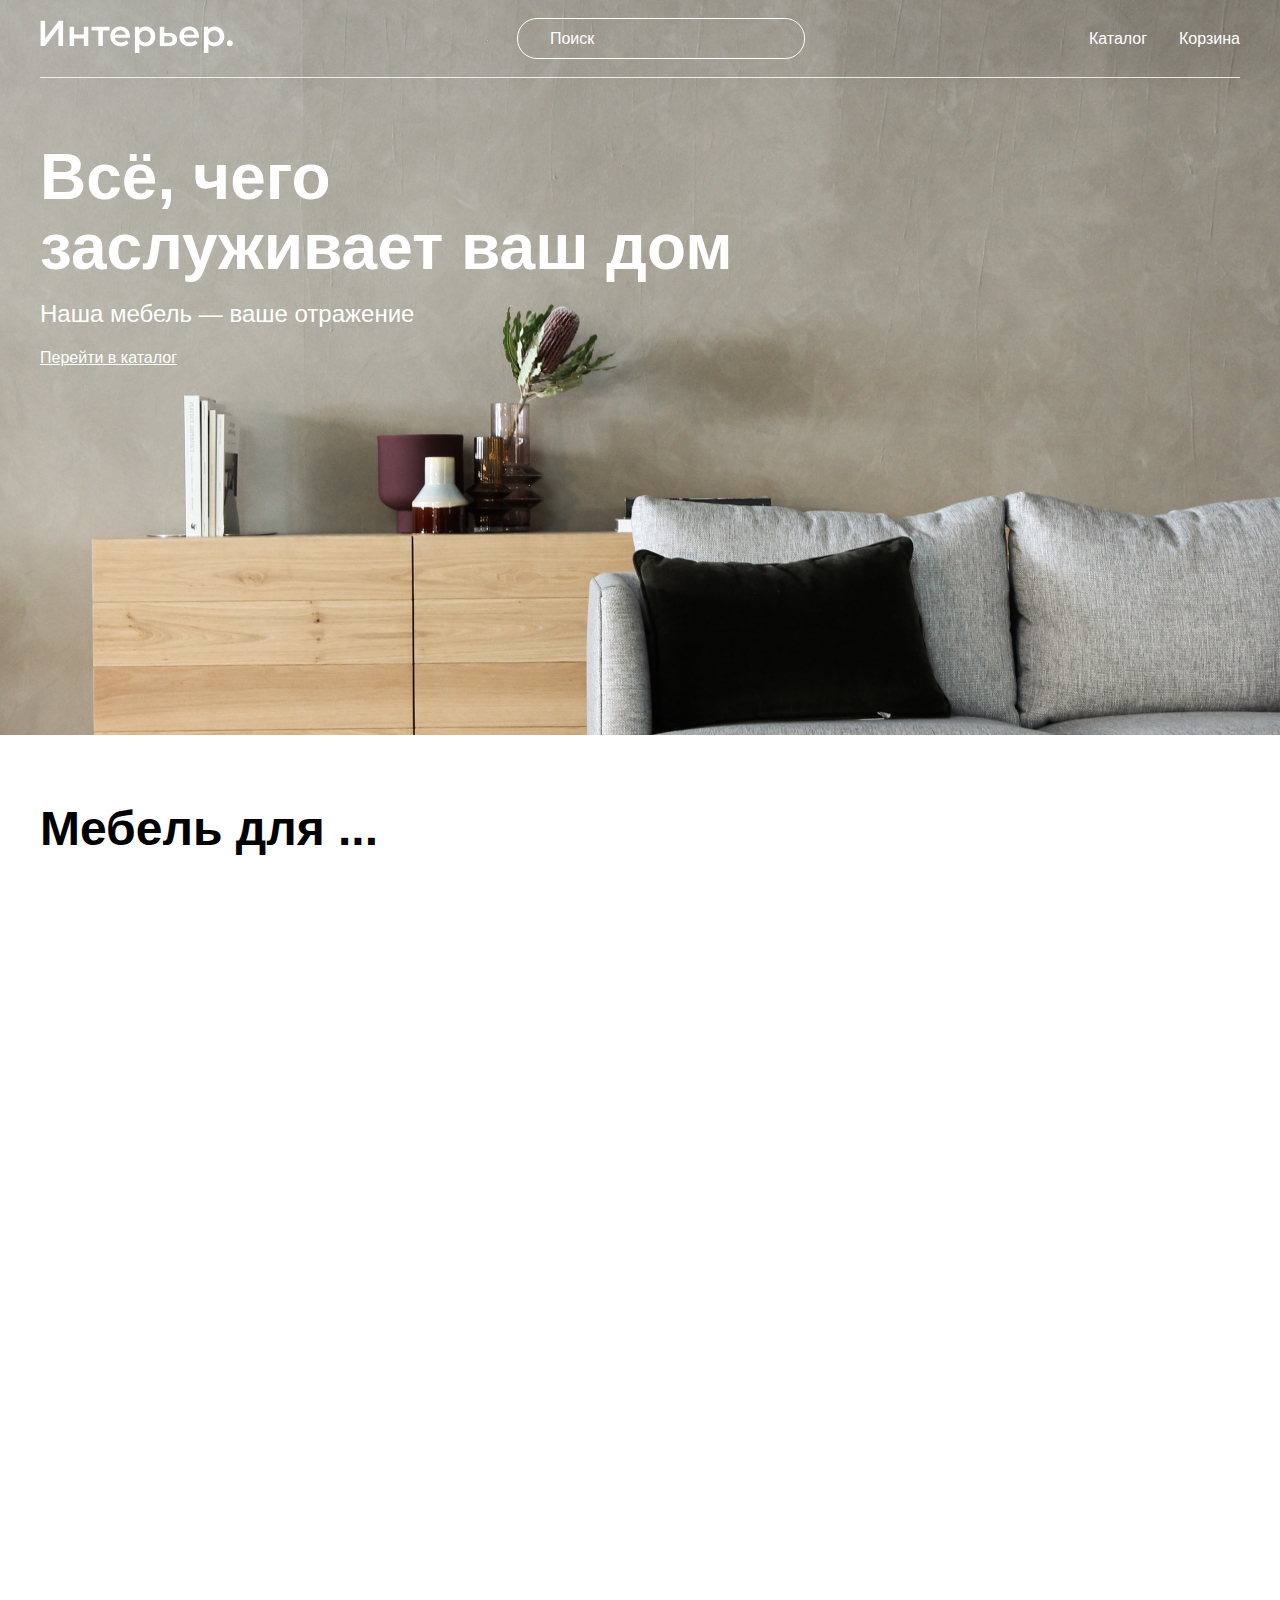
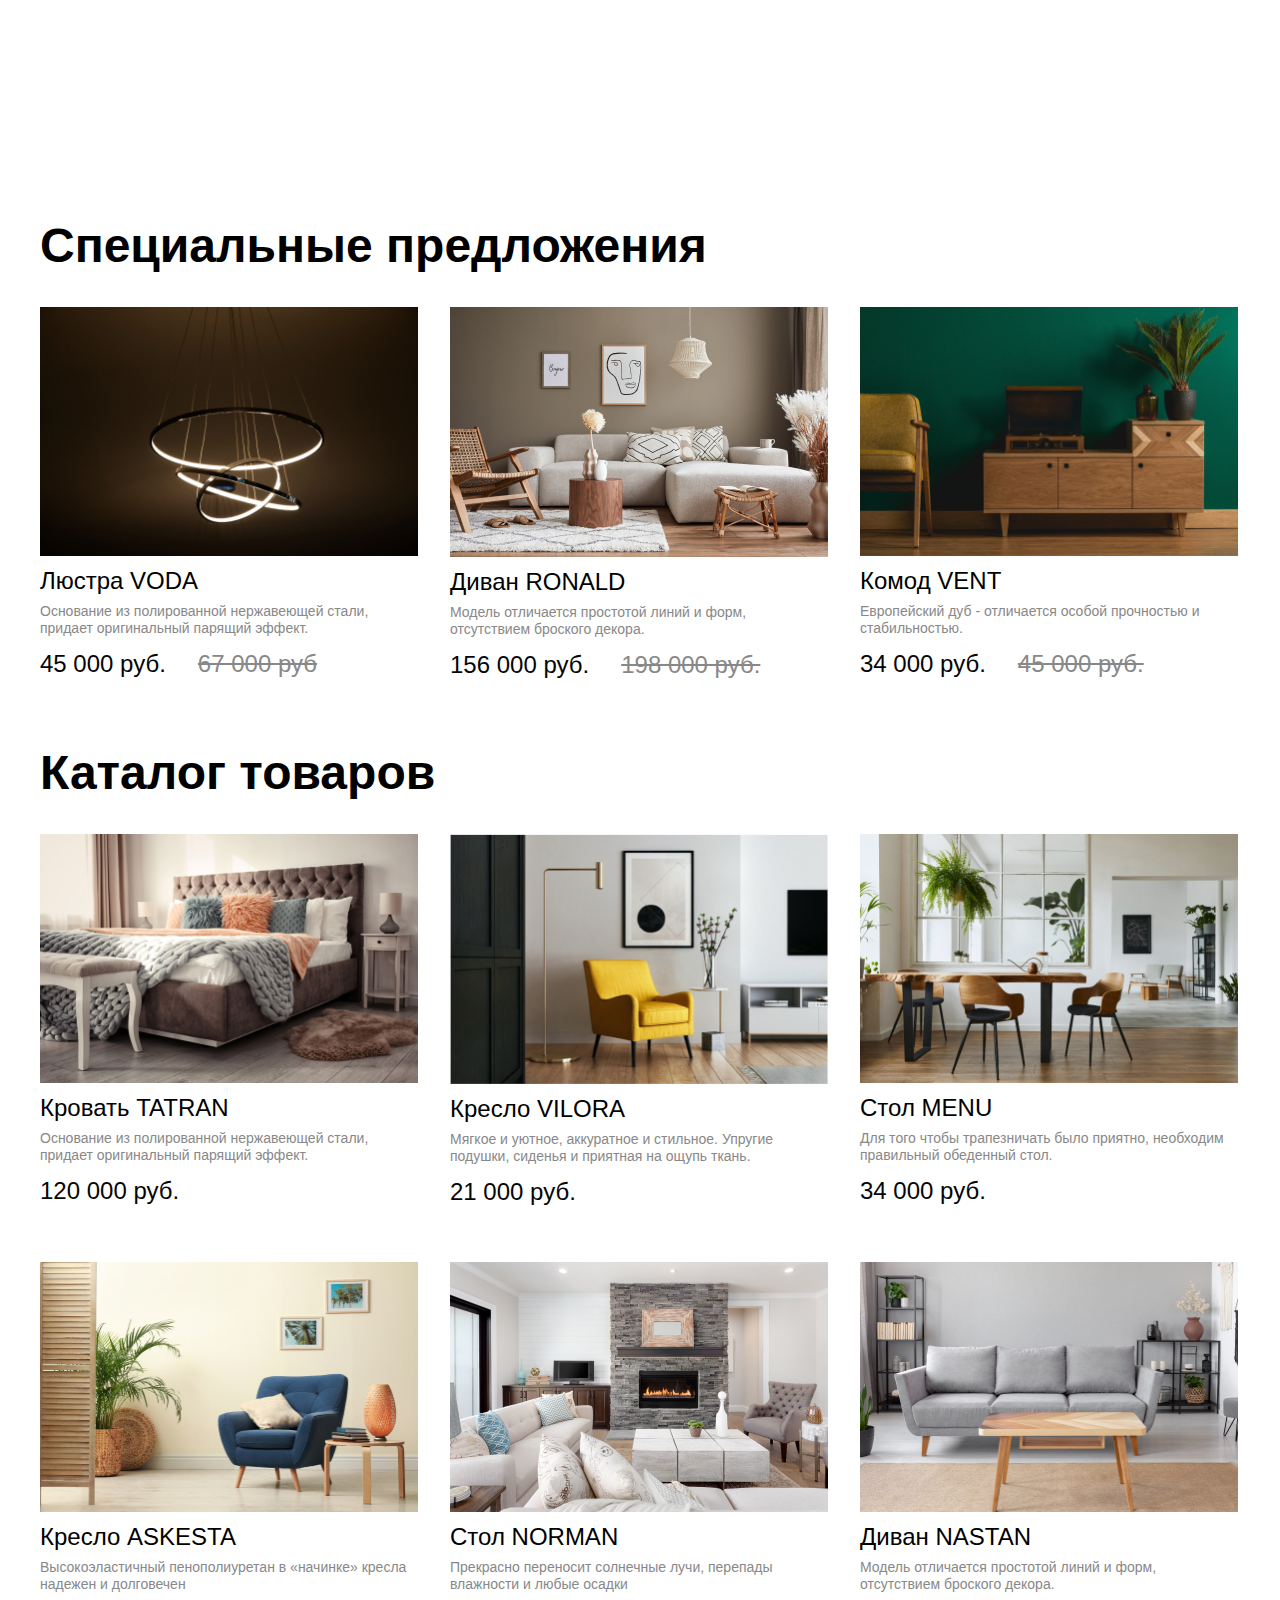
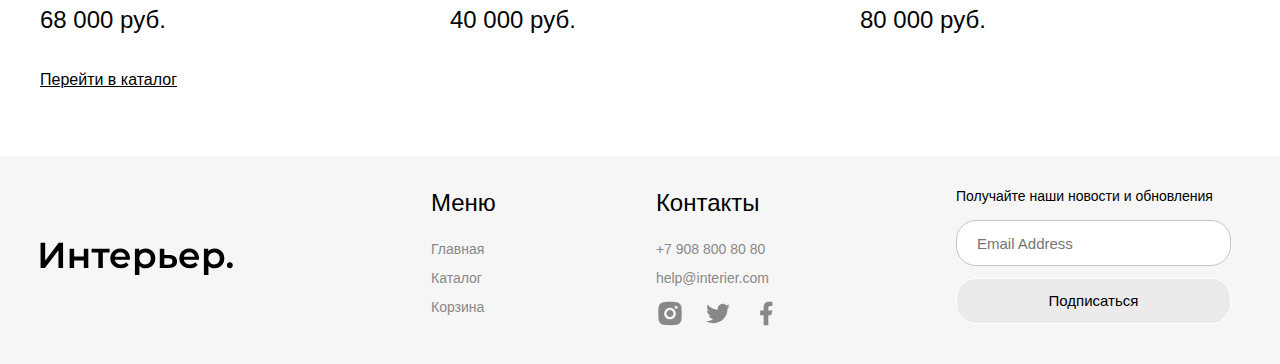
==== commit 7c856483: "adaptive mobile v" ====
--- a/index.html
+++ b/index.html
@@ -15,27 +15,65 @@
   <body>
     <div class="main center">
       <header class="main__header">
-        <a class="logo" href="index.html"
-          ><img src="img/logo.svg" alt="logo"
+        <a href="index.html"
+          ><img class="main__logo" src="img/logo.svg" alt="logo"
         /></a>
         <input class="header__input" type="text" placeholder="Поиск" />
         <nav class="main__nav">
-          <a class="nav__link" href="#">Каталог</a>
-          <a class="nav__link" href="#">Корзина</a>
+          <a class="nav__link" href="catalog.html">Каталог</a>
+          <a class="nav__link" href="cart.html">Корзина</a>
         </nav>
+        <div class="main__menu-mob">
+          <a href="#"><svg width="20" height="19" viewBox="0 0 20 19" fill="none" xmlns="http://www.w3.org/2000/svg">
+            <g clip-path="url(#clip0_310_614)">
+            <path d="M5.7515 2.99141C4.59282 4.14838 3.91891 5.70363 3.86709 7.34023C3.81528 8.97682 4.38946 10.5716 5.47264 11.7995C6.55581 13.0275 8.06645 13.7962 9.69672 13.9491C11.2973 14.0991 12.8949 13.6444 14.1757 12.6766L17.5069 16.0085L17.5069 16.0085C17.5897 16.0914 17.6881 16.1571 17.7963 16.2019C17.9046 16.2468 18.0206 16.2698 18.1377 16.2698C18.2549 16.2698 18.3709 16.2468 18.4791 16.2019C18.5873 16.1571 18.6857 16.0914 18.7685 16.0085C18.8514 15.9257 18.9171 15.8274 18.9619 15.7191C19.0068 15.6109 19.0298 15.4949 19.0298 15.3777C19.0298 15.2606 19.0068 15.1446 18.9619 15.0363C18.9171 14.9281 18.8514 14.8298 18.7685 14.7469L18.7685 14.7469L15.4368 11.416C16.4021 10.135 16.8547 8.53846 16.7038 6.93943C16.5501 5.31054 15.7816 3.80139 14.5547 2.719C13.3277 1.63662 11.7345 1.06232 10.0992 1.11292C8.46381 1.16352 6.90917 1.83523 5.7515 2.99141ZM5.7515 2.99141L5.82216 3.06217L5.7515 2.99141ZM13.5895 4.25366C14.0271 4.68416 14.3751 5.19703 14.6135 5.76269C14.8518 6.32835 14.9758 6.93561 14.9783 7.54944C14.9808 8.16327 14.8618 8.77152 14.628 9.3391C14.3943 9.90669 14.0505 10.4224 13.6164 10.8564C13.1824 11.2905 12.6667 11.6343 12.0991 11.868C11.5315 12.1018 10.9233 12.2208 10.3094 12.2183C9.6956 12.2158 9.08834 12.0918 8.52268 11.8535C7.95702 11.6151 7.44415 11.2671 7.01365 10.8295C6.15334 9.95509 5.67341 8.77613 5.6784 7.54944C5.6834 6.32275 6.17291 5.14773 7.04032 4.28033C7.90772 3.41292 9.08274 2.92341 10.3094 2.91841C11.5361 2.91342 12.7151 3.39335 13.5895 4.25366Z" fill="white" stroke="white" stroke-width="0.2"/>
+            </g>
+            <defs>
+            <clipPath id="clip0_310_614">
+            <rect width="19" height="19" fill="white" transform="translate(0.800537)"/>
+            </clipPath>
+            </defs>
+            </svg>
+            </a>
+          <a href="catalog.html"><svg width="20" height="21" viewBox="0 0 20 21" fill="none" xmlns="http://www.w3.org/2000/svg">
+            <rect x="0.800537" y="0.900024" width="4.57143" height="4.57143" fill="white"/>
+            <rect x="0.800537" y="8.21436" width="4.57143" height="4.57143" fill="white"/>
+            <rect x="0.800537" y="15.5286" width="4.57143" height="4.57143" fill="white"/>
+            <rect x="8.11401" y="8.21436" width="4.57143" height="4.57143" fill="white"/>
+            <rect x="8.11401" y="15.5286" width="4.57143" height="4.57143" fill="white"/>
+            <rect x="8.11401" y="0.900024" width="4.57143" height="4.57143" fill="white"/>
+            <rect x="15.4285" y="8.21436" width="4.57143" height="4.57143" fill="white"/>
+            <rect x="15.4285" y="15.5286" width="4.57143" height="4.57143" fill="white"/>
+            <rect x="15.4285" y="0.900024" width="4.57143" height="4.57143" fill="white"/>
+            </svg>
+            </a>
+          <a href="cart.html"><svg width="25" height="25" viewBox="0 0 25 25" fill="none" xmlns="http://www.w3.org/2000/svg">
+            <path d="M14.5834 20.8333C15.1359 20.8333 15.6658 20.6138 16.0566 20.2231C16.4473 19.8324 16.6667 19.3025 16.6667 18.75C16.6667 18.1974 16.4473 17.6675 16.0566 17.2768C15.6658 16.8861 15.1359 16.6666 14.5834 16.6666C14.0309 16.6666 13.501 16.8861 13.1103 17.2768C12.7196 17.6675 12.5001 18.1974 12.5001 18.75C12.5001 19.3025 12.7196 19.8324 13.1103 20.2231C13.501 20.6138 14.0309 20.8333 14.5834 20.8333ZM7.29174 20.8333C7.84428 20.8333 8.37418 20.6138 8.76488 20.2231C9.15558 19.8324 9.37508 19.3025 9.37508 18.75C9.37508 18.1974 9.15558 17.6675 8.76488 17.2768C8.37418 16.8861 7.84428 16.6666 7.29174 16.6666C6.73921 16.6666 6.20931 16.8861 5.81861 17.2768C5.4279 17.6675 5.20841 18.1974 5.20841 18.75C5.20841 19.3025 5.4279 19.8324 5.81861 20.2231C6.20931 20.6138 6.73921 20.8333 7.29174 20.8333ZM20.873 6.16975C21.133 6.16136 21.3796 6.05217 21.5606 5.86525C21.7416 5.67834 21.8428 5.42836 21.8428 5.16819C21.8428 4.90801 21.7416 4.65804 21.5606 4.47112C21.3796 4.28421 21.133 4.17501 20.873 4.16663H19.674C18.7345 4.16663 17.922 4.81871 17.7178 5.73538L16.4126 11.6125C16.2084 12.5291 15.3959 13.1812 14.4563 13.1812H6.63133L5.12924 7.17079H14.8636C15.1212 7.15904 15.3644 7.04844 15.5425 6.86199C15.7206 6.67555 15.82 6.42761 15.82 6.16975C15.82 5.91189 15.7206 5.66395 15.5425 5.47751C15.3644 5.29106 15.1212 5.18046 14.8636 5.16871H5.12924C4.82473 5.16862 4.5242 5.23796 4.25051 5.37145C3.97682 5.50495 3.73716 5.69909 3.54976 5.93911C3.36236 6.17913 3.23215 6.45872 3.16903 6.75662C3.10591 7.05452 3.11154 7.36289 3.1855 7.65829L4.68758 13.6666C4.79586 14.1002 5.046 14.485 5.39821 14.7601C5.75042 15.0351 6.18447 15.1844 6.63133 15.1843H14.4563C15.368 15.1845 16.2524 14.8736 16.9636 14.3032C17.6748 13.7327 18.1701 12.9368 18.3678 12.0468L19.674 6.16975H20.873Z" fill="white"/>
+            </svg>
+            </a>
+        </div>
       </header>
       <section class="main__content">
         <h1 class="title">
           Всё, чего <br />
           заслуживает ваш дом
         </h1>
-        <p class="subtitle">Наша мебель — ваше отражение.</p>
+        <p class="subtitle">Наша мебель — ваше отражение</p>
         <a class="link-next" href="catalog.html">Перейти в каталог</a>
       </section>
     </div>
-
-    <section class="special-offers center">
-      <h2 class="special-offers__title">Специальные предложения</h2>
+    <section class="furniture-for center">
+    <h2 class="furniture-for__title section__title">Мебель для ...</h2>
+    <div class="furniture-for__content">
+      <div class="furniture-for__item for__item_1 furniture-for__item__big">отдыха</div>
+      <div class="furniture-for__item for__item_2 furniture-for__item__big">работы</div>
+      <div class="furniture-for__item for__item_3">кухни</div>
+      <div class="furniture-for__item for__item_4">детской</div>
+      <div class="furniture-for__item for__item_5">ванной</div>
+    </div>
+    </section>
+    <section class="special-offers  center">
+      <h2 class="special-offers__title section__title">Специальные предложения</h2>
       <div class="product__content">
         <div class="special-offers__item">
           <img
@@ -86,8 +124,8 @@
         </div>
       </div>
     </section>
-    <section class="catalog center">
-      <h2 class="catalog__title">Каталог товаров</h2>
+    <section class="catalog  center">
+      <h2 class="catalog__title section__title">Каталог товаров</h2>
       <div class="product__content">
         <div class="product__item">
           <img
@@ -172,34 +210,71 @@
         <a class="catalog__link-next" href="catalog.html">Перейти в каталог</a>
       </div>
     </section>
-    <footer class="footer__content center">
-      <div>
+    <footer class="footer center">
+      <div class="footer__logo">
         <a href="index.html"><img src="img/logo.footer.svg" alt="logo" /></a>
       </div>
-      <div class="footer__menu">
-        <h4 class="footer__title__menu">Меню</h4>
-      <a class="footer__link" href="#">Главная</a>
-      <a class="footer__link" href="#">Каталог</a>
-      <a class="footer__link" href="#">Корзина</a>
-      </div>
-      <div class="footer__contacts">
-        <h4 class="footer__title__contacts">Контакты</h4>
-        <a class="footer__link" href="#">+7 908 800 80 80</a>
-        <a class="footer__link" href="#">help@interier.com</a>
-        <div class="footer__icons">
-          <a href="#"><img src="img/facebook.svg" alt="facebook" /></a>
-          <a href="#"><img src="img/inst.svg" alt="inst" /></a>
-          <a href="#"><img src="img/twitter.svg" alt="twitter" /></a>
-        </div>
-      </div>
-      <div class="footer__form">
-        <form class="newsletter" action="#">
-          <p class="newsletter__text">Получайте наши новости и обновления</p>
-          <input class="newsletter__input" type="email" placeholder="Email Address"/>
-          <button class="newsletter__btn-subscribe">Подписаться</button>
-        </form>
-      </div>
-      
+      <div class="footer__content">
+        <div class="footer__info">
+          <div class="footer__menu">
+            <h4 class="footer__title__menu">Меню</h4>
+            <a class="footer__link" href="index.html">Главная</a>
+            <a class="footer__link" href="catalog.html">Каталог</a>
+            <a class="footer__link" href="cart.html">Корзина</a>
+          </div>
+          <div class="footer__contacts">
+            <h4 class="footer__title__contacts">Контакты</h4>
+            <a class="footer__link" href="#">+7 908 800 80 80</a>
+            <a class="footer__link" href="#">help@interier.com</a>
+            <div class="footer__icons">
+              <a class="footer__icon" href="#"><svg width="28" height="29" viewBox="0 0 28 29" fill="none" xmlns="http://www.w3.org/2000/svg">
+                <g clip-path="url(#clip0_5140_106)">
+                <path d="M14.0002 2.83392C17.17 2.83392 17.5655 2.84559 18.8092 2.90392C20.0517 2.96226 20.8975 3.15709 21.6418 3.44642C22.4118 3.74276 23.0605 4.14409 23.7092 4.79159C24.3024 5.3748 24.7614 6.08028 25.0543 6.85892C25.3425 7.60209 25.5385 8.44909 25.5968 9.69159C25.6517 10.9353 25.6668 11.3308 25.6668 14.5006C25.6668 17.6704 25.6552 18.0659 25.5968 19.3096C25.5385 20.5521 25.3425 21.3979 25.0543 22.1423C24.7623 22.9213 24.3031 23.627 23.7092 24.2096C23.1258 24.8026 22.4204 25.2616 21.6418 25.5548C20.8987 25.8429 20.0517 26.0389 18.8092 26.0973C17.5655 26.1521 17.17 26.1673 14.0002 26.1673C10.8303 26.1673 10.4348 26.1556 9.19116 26.0973C7.94866 26.0389 7.10283 25.8429 6.3585 25.5548C5.57954 25.2625 4.87394 24.8034 4.29116 24.2096C3.6978 23.6265 3.23875 22.921 2.946 22.1423C2.65666 21.3991 2.46183 20.5521 2.4035 19.3096C2.34866 18.0659 2.3335 17.6704 2.3335 14.5006C2.3335 11.3308 2.34516 10.9353 2.4035 9.69159C2.46183 8.44792 2.65666 7.60326 2.946 6.85892C3.23794 6.0798 3.6971 5.37413 4.29116 4.79159C4.87411 4.19803 5.57966 3.73894 6.3585 3.44642C7.10283 3.15709 7.9475 2.96226 9.19116 2.90392C10.4348 2.84909 10.8303 2.83392 14.0002 2.83392ZM14.0002 8.66726C12.4531 8.66726 10.9693 9.28184 9.87537 10.3758C8.78141 11.4698 8.16683 12.9535 8.16683 14.5006C8.16683 16.0477 8.78141 17.5314 9.87537 18.6254C10.9693 19.7193 12.4531 20.3339 14.0002 20.3339C15.5473 20.3339 17.031 19.7193 18.125 18.6254C19.2189 17.5314 19.8335 16.0477 19.8335 14.5006C19.8335 12.9535 19.2189 11.4698 18.125 10.3758C17.031 9.28184 15.5473 8.66726 14.0002 8.66726ZM21.5835 8.37559C21.5835 7.98882 21.4299 7.61788 21.1564 7.34439C20.8829 7.0709 20.5119 6.91726 20.1252 6.91726C19.7384 6.91726 19.3675 7.0709 19.094 7.34439C18.8205 7.61788 18.6668 7.98882 18.6668 8.37559C18.6668 8.76236 18.8205 9.1333 19.094 9.40679C19.3675 9.68028 19.7384 9.83392 20.1252 9.83392C20.5119 9.83392 20.8829 9.68028 21.1564 9.40679C21.4299 9.1333 21.5835 8.76236 21.5835 8.37559ZM14.0002 11.0006C14.9284 11.0006 15.8187 11.3693 16.475 12.0257C17.1314 12.6821 17.5002 13.5723 17.5002 14.5006C17.5002 15.4288 17.1314 16.3191 16.475 16.9755C15.8187 17.6318 14.9284 18.0006 14.0002 18.0006C13.0719 18.0006 12.1817 17.6318 11.5253 16.9755C10.8689 16.3191 10.5002 15.4288 10.5002 14.5006C10.5002 13.5723 10.8689 12.6821 11.5253 12.0257C12.1817 11.3693 13.0719 11.0006 14.0002 11.0006Z" fill="#888888"/>
+                </g>
+                <defs>
+                <clipPath id="clip0_5140_106">
+                <rect width="28" height="28" fill="white" transform="translate(0 0.50061)"/>
+                </clipPath>
+                </defs>
+                </svg>
+                </a>
+              <a class="footer__icon" href="#"><svg width="28" height="29" viewBox="0 0 28 29" fill="none" xmlns="http://www.w3.org/2000/svg">
+                <g clip-path="url(#clip0_5140_103)">
+                <path d="M25.8559 7.09913C24.9652 7.49311 24.0206 7.75185 23.0535 7.8668C24.0729 7.25714 24.8358 6.29765 25.2002 5.16713C24.2435 5.73646 23.1947 6.13546 22.1015 6.3513C21.3672 5.56564 20.3939 5.04459 19.333 4.86915C18.272 4.6937 17.1828 4.8737 16.2347 5.38116C15.2865 5.88861 14.5326 6.69509 14.0902 7.67522C13.6477 8.65535 13.5414 9.75421 13.7878 10.801C11.8478 10.7037 9.9499 10.1996 8.21735 9.32124C6.4848 8.4429 4.95633 7.21002 3.73118 5.70263C3.29752 6.44749 3.06963 7.29423 3.07085 8.15613C3.07085 9.8478 3.93185 11.3423 5.24085 12.2173C4.46619 12.1929 3.70859 11.9837 3.03118 11.6071V11.6678C3.03142 12.7944 3.42128 13.8863 4.13467 14.7584C4.84806 15.6304 5.84108 16.2289 6.94535 16.4523C6.22623 16.6472 5.47221 16.6759 4.74035 16.5363C5.0517 17.5061 5.65852 18.3542 6.47587 18.9619C7.29322 19.5697 8.28017 19.9066 9.29852 19.9255C8.28641 20.7203 7.12756 21.3079 5.88821 21.6547C4.64886 22.0014 3.35333 22.1004 2.07568 21.9461C4.306 23.3805 6.9023 24.1419 9.55402 24.1395C18.5292 24.1395 23.4374 16.7043 23.4374 10.2561C23.4374 10.0461 23.4315 9.8338 23.4222 9.62613C24.3775 8.93566 25.202 8.08032 25.857 7.1003L25.8559 7.09913Z" fill="#888888"/>
+                </g>
+                <defs>
+                <clipPath id="clip0_5140_103">
+                <rect width="28" height="28" fill="white" transform="translate(0 0.500488)"/>
+                </clipPath>
+                </defs>
+                </svg>
+                </a>
+              <a class="footer__icon" href="#"><svg width="28" height="29" viewBox="0 0 28 29" fill="none" xmlns="http://www.w3.org/2000/svg">
+                <g clip-path="url(#clip0_5140_100)">
+                <path d="M16.3332 16.2218H19.2498L20.4165 11.5551H16.3332V9.22178C16.3332 8.02011 16.3332 6.88845 18.6665 6.88845H20.4165V2.96845C20.0362 2.91828 18.6 2.80511 17.0833 2.80511C13.9158 2.80511 11.6665 4.73828 11.6665 8.28845V11.5551H8.1665V16.2218H11.6665V26.1385H16.3332V16.2218Z" fill="#888888"/>
+                </g>
+                <defs>
+                <clipPath id="clip0_5140_100">
+                <rect width="28" height="28" fill="white" transform="translate(0 0.471802)"/>
+                </clipPath>
+                </defs>
+                </svg>
+                </a>
+            </div>
+          </div>
+        </div>
+        <div class="footer__form">
+          <form class="newsletter" action="#">
+            <p class="newsletter__text">Получайте наши новости и обновления</p>
+            <input
+              class="newsletter__input"
+              type="email"
+              placeholder="Email Address"
+            />
+            <button class="newsletter__btn-subscribe">Подписаться</button>
+          </form>
+        </div>
+      </div>
     </footer>
   </body>
 </html>
--- a/style.css
+++ b/style.css
@@ -4,11 +4,16 @@
 }
 
 body {
-  font-family: "Montserrat", sans-serif;
+  font-family: "Poppins", sans-serif;
 }
 
 a {
   text-decoration: none;
+}
+
+button:hover {
+  background-color: #000;
+  color: #ffffff;
 }
 
 .center {
@@ -16,14 +21,23 @@
   padding-right: calc(50% - 600px);
 }
 
+.section__title {
+  font-weight: 600;
+  font-size: 48px;
+  line-height: 59px;
+  color: #000000;
+}
+
 /* Main */
-
 .main {
   height: 735px;
   background-image: url(img/topbackg.jpg);
   background-repeat: no-repeat;
   background-position: center;
   background-size: cover;
+}
+.main__menu-mob {
+  display: none;
 }
 
 .main__header {
@@ -51,6 +65,10 @@
   box-sizing: border-box;
 }
 
+.header__input::-moz-placeholder {
+  color: #ffffff;
+}
+
 .header__input::placeholder {
   color: #ffffff;
 }
@@ -78,7 +96,7 @@
   margin-top: 64px;
   margin-bottom: 16px;
   color: #ffffff;
-  width: 790px;
+  max-width: 790px;
 }
 
 .subtitle {
@@ -95,20 +113,111 @@
   color: #ffffff;
 }
 
+/* Catalog Page */
+.catalog-page {
+  height: 400px;
+  background-image: url(img/topback-catalog.jpg);
+  background-repeat: no-repeat;
+  background-position: center;
+  background-size: cover;
+}
+
+.filter {
+  margin-top: 64px;
+  display: flex;
+  justify-content: space-between;
+}
+
+.bread-crumbs {
+  display: flex;
+  gap: 8px;
+}
+
+.bread-crumbs__link {
+  color: #000;
+  font-size: 16px;
+}
+
+select {
+  outline: none;
+  -webkit-appearance: none;
+     -moz-appearance: none;
+          appearance: none;
+  background-image: url(img/arrows/Polygon\ 1.png);
+  background-repeat: no-repeat, repeat;
+  background-position: right 0.7em top 50%, 0 0;
+  background-size: 18px auto, 100%;
+}
+
+.filter__sort__sort {
+  border-radius: 20px;
+  border-color: #c4c4c4;
+  height: 41px;
+  width: 288px;
+  padding-left: 16px;
+  font-size: 16px;
+}
+
+/* Furniture for */
+.furniture-for {
+  margin-top: 64px;
+}
+
+.furniture-for__content {
+  padding-top: 32px;
+  display: grid;
+  gap: 32px;
+  grid-template-columns: repeat(12, 1fr);
+}
+
+.furniture-for__item {
+  height: 415px;
+  grid-column: span 4;
+  font-style: normal;
+  font-weight: 600;
+  font-size: 34px;
+  line-height: 41px;
+  color: #fff;
+  text-transform: uppercase;
+  display: flex;
+  justify-content: center;
+  align-items: center;
+}
+
+.furniture-for__item__big {
+  grid-column: span 6;
+}
+
+.for__item_1 {
+  background-image: url(img/img\ for/for1.jpg);
+}
+
+.for__item_2 {
+  background-image: url(img/img\ for/for2.jpg);
+}
+
+.for__item_3 {
+  background-image: url(img/img\ for/for3.jpg);
+}
+
+.for__item_4 {
+  background-image: url(img/img\ for/for4.jpg);
+}
+
+.for__item_5 {
+  background-image: url(img/img\ for/for5.jpg);
+}
+
 /* Special offers */
-
-.special-offers__title {
-  font-weight: 600;
-  font-size: 48px;
-  line-height: 59px;
-  color: #000000;
+.special-offers {
   padding-top: 64px;
 }
 
 .product__content {
   margin-top: 32px;
   display: flex;
-  column-gap: 32px;
+  -moz-column-gap: 32px;
+       column-gap: 32px;
   row-gap: 56px;
   flex-wrap: wrap;
 }
@@ -160,25 +269,18 @@
 }
 
 /* Catalog */
-
 .catalog {
   padding-top: 64px;
 }
 
-.catalog__title {
-  font-weight: 600;
-  font-size: 48px;
-  line-height: 59px;
-  color: #000000;
-}
-
 .product__item {
   width: 378px;
   display: flex;
   flex-direction: column;
-}
-
-.catalog__link-box{
+  cursor: pointer;
+}
+
+.catalog__link-box {
   margin-top: 34px;
   margin-bottom: 64px;
 }
@@ -191,19 +293,33 @@
 }
 
 /* Footer */
-
-.footer__content{
-  background: #F7F6F6;
-  display: flex;
-  justify-content: space-between;
-  flex-wrap: wrap;
+.footer {
+  background: #f7f6f6;
+  display: flex;
+  gap: 198px;
   padding-top: 32px;
   padding-bottom: 32px;
 }
+.footer__content {
+  width: 800px;
+  display: flex;
+  flex-wrap: wrap;
+  justify-content: space-between;
+}
+
+.footer__logo {
+  display: flex;
+  align-items: center;
+}
+
+.footer__info {
+  display: flex;
+  gap: 160px;
+}
 
 .footer__menu,
 .footer__contacts,
-.newsletter{
+.newsletter {
   display: flex;
   flex-direction: column;
 }
@@ -226,10 +342,15 @@
   padding-top: 12px;
 }
 
-.footer__icons{
+.footer__icons {
   display: flex;
   gap: 20px;
   align-items: center;
+  padding-top: 12px;
+}
+
+.footer__icon:hover path {
+  fill: #000;
 }
 
 .newsletter__text {
@@ -254,6 +375,7 @@
   outline: none;
   margin-bottom: 12px;
   padding-left: 20px;
+  padding-right: 20px;
 }
 
 .newsletter__btn-subscribe {
@@ -267,3 +389,286 @@
   line-height: 18px;
   color: #000000;
 }
+
+.cart__page {
+  height: 400px;
+  background-image: url(img/cart/topcart.jpg);
+  background-repeat: no-repeat;
+  background-position: center;
+  background-size: cover;
+}
+
+.title__for-page {
+  font-weight: 600;
+  font-size: 64px;
+  line-height: 70px;
+  margin-top: 127px;
+  color: #ffffff;
+}
+
+.cart {
+  display: grid;
+  grid-template-columns: repeat(12, 1fr);
+  gap: 32px;
+  margin-top: 64px;
+}
+.cart__content {
+  grid-column: span 8;
+}
+.cart__name-box {
+  display: flex;
+  justify-content: space-between;
+  padding-bottom: 14px;
+}
+.cart__item {
+  border-top: 0.5px solid #cacdd8;
+  padding-top: 25px;
+  padding-bottom: 32px;
+  display: flex;
+  justify-content: space-between;
+  align-items: start;
+}
+.cart__left {
+  display: flex;
+  gap: 32px;
+}
+.cart__info {
+  width: 276px;
+  display: flex;
+  flex-direction: column;
+  gap: 16px;
+}
+.cart__cart__product-item {
+  padding-top: 15px;
+  font-weight: 400;
+  font-size: 24px;
+}
+.cart__product-description {
+  font-weight: 400;
+  font-size: 14px;
+  color: #888888;
+}
+.cart__price {
+  font-weight: 600;
+  font-size: 16px;
+  color: #050505;
+}
+.cart__link-box {
+  display: flex;
+  gap: 32px;
+}
+.cart__link {
+  font-size: 14px;
+  color: #000;
+  text-decoration: underline;
+}
+.cart__bnt-box {
+  padding-top: 24px;
+  display: flex;
+  gap: 5px;
+}
+.cart__btn {
+  width: 200px;
+  height: 37px;
+  border-radius: 50px;
+  font-size: 14px;
+  background-color: #ffffff;
+}
+.cart__form {
+  height: 556px;
+  background: #f7f6f6;
+  border-radius: 20px;
+  grid-column: span 4;
+  display: flex;
+  flex-direction: column;
+  gap: 24px;
+  padding-left: 24px;
+  padding-right: 24px;
+}
+.cart__form__title {
+  display: flex;
+  justify-content: center;
+  padding-top: 32px;
+  font-weight: 600;
+  font-size: 24px;
+  line-height: 36px;
+}
+.cart__form__input {
+  padding-top: 24px;
+  font-size: 16px;
+  border: none;
+  background: transparent;
+  border-bottom: 1px solid #cacdd8;
+}
+.cart__form__input::-moz-placeholder {
+  color: #000;
+  font-size: 16px;
+}
+.cart__form__input::placeholder {
+  color: #000;
+  font-size: 16px;
+}
+.cart__form__text {
+  display: flex;
+  justify-content: center;
+  padding-top: 64px;
+  font-weight: 400;
+  font-size: 24px;
+}
+.cart__form__btn {
+  margin-left: 16px;
+  font-size: 16px;
+  width: 290px;
+  height: 41px;
+  border-radius: 20px;
+  background-color: transparent;
+}
+
+.input__count {
+  box-sizing: border-box;
+  background-color: #f7f6f6;
+  border: none;
+  width: 71px;
+  height: 51px;
+  border-radius: 6px;
+  padding: 20px;
+}
+
+input[type=number]::-webkit-inner-spin-button,
+input[type=number]::-webkit-outer-spin-button {
+  -webkit-appearance: none;
+  margin: 0;
+}
+
+@media (max-width: 1024px) {
+  .center {
+    padding-left: calc(50% - 393px);
+    padding-right: calc(50% - 393px);
+  }
+  .furniture-for__item {
+    height: 268px;
+  }
+  .product__content {
+    row-gap: 39px;
+    -moz-column-gap: 29px;
+         column-gap: 29px;
+  }
+  .footer__logo {
+    display: none;
+  }
+  .cart {
+    display: flex;
+    flex-direction: column;
+  }
+  .cart__form {
+    width: 376px;
+  }
+}
+@media (min-width: 768px) and (max-width: 833px) {
+  .center {
+    padding-left: 24px;
+    padding-right: 24px;
+  }
+  .product__item,
+  .special-offers__item {
+    width: 345px;
+  }
+}
+@media (max-width: 767px) {
+  .center {
+    padding-left: 16px;
+    padding-right: 16px;
+  }
+  .main,
+  .catalog-page,
+  .cart__page {
+    padding-top: 32px;
+  }
+  .main__logo,
+  .catalog-page__logo,
+  .cart__page__logo {
+    width: 99px;
+  }
+  .main__menu-mob,
+  .catalog-page__menu-mob,
+  .cart__page__menu-mob {
+    display: flex;
+    gap: 32px;
+    align-items: center;
+  }
+  .header__input {
+    display: none;
+  }
+  .main__nav {
+    display: none;
+  }
+  .title,
+  .title__for-page {
+    font-size: 48px;
+    line-height: 59px;
+    text-align: center;
+    margin-top: 64px;
+  }
+  .subtitle {
+    font-size: 16px;
+    line-height: 32px;
+    text-align: center;
+  }
+  .filter {
+    flex-direction: column;
+    gap: 24px;
+  }
+  .link-next {
+    font-size: 14px;
+    line-height: 24px;
+    display: flex;
+    flex-direction: column;
+    align-items: center;
+  }
+  .section__title {
+    font-size: 24px;
+    line-height: 29px;
+  }
+  .furniture-for__content {
+    grid-template-columns: repeat(4, 1fr);
+    gap: 16px;
+  }
+  .furniture-for__item {
+    grid-column: 1/-1;
+    height: 375px;
+    font-size: 28px;
+    line-height: 34px;
+  }
+  .furniture-for__item__big {
+    height: 244px;
+  }
+  .product-name,
+  .product-price {
+    font-size: 18px;
+    line-height: 22px;
+  }
+  .product-description {
+    font-size: 14px;
+    line-height: 17px;
+  }
+  .cart__img {
+    display: none;
+  }
+  .cart__form {
+    width: 343px;
+  }
+  .footer {
+    padding-bottom: 32px;
+  }
+  .footer__content {
+    display: flex;
+    justify-content: center;
+    gap: 34px;
+  }
+  .furniture-for {
+    margin-top: 32px;
+  }
+  .footer__icon:active path {
+    fill: #000;
+  }
+}/*# sourceMappingURL=style.css.map */